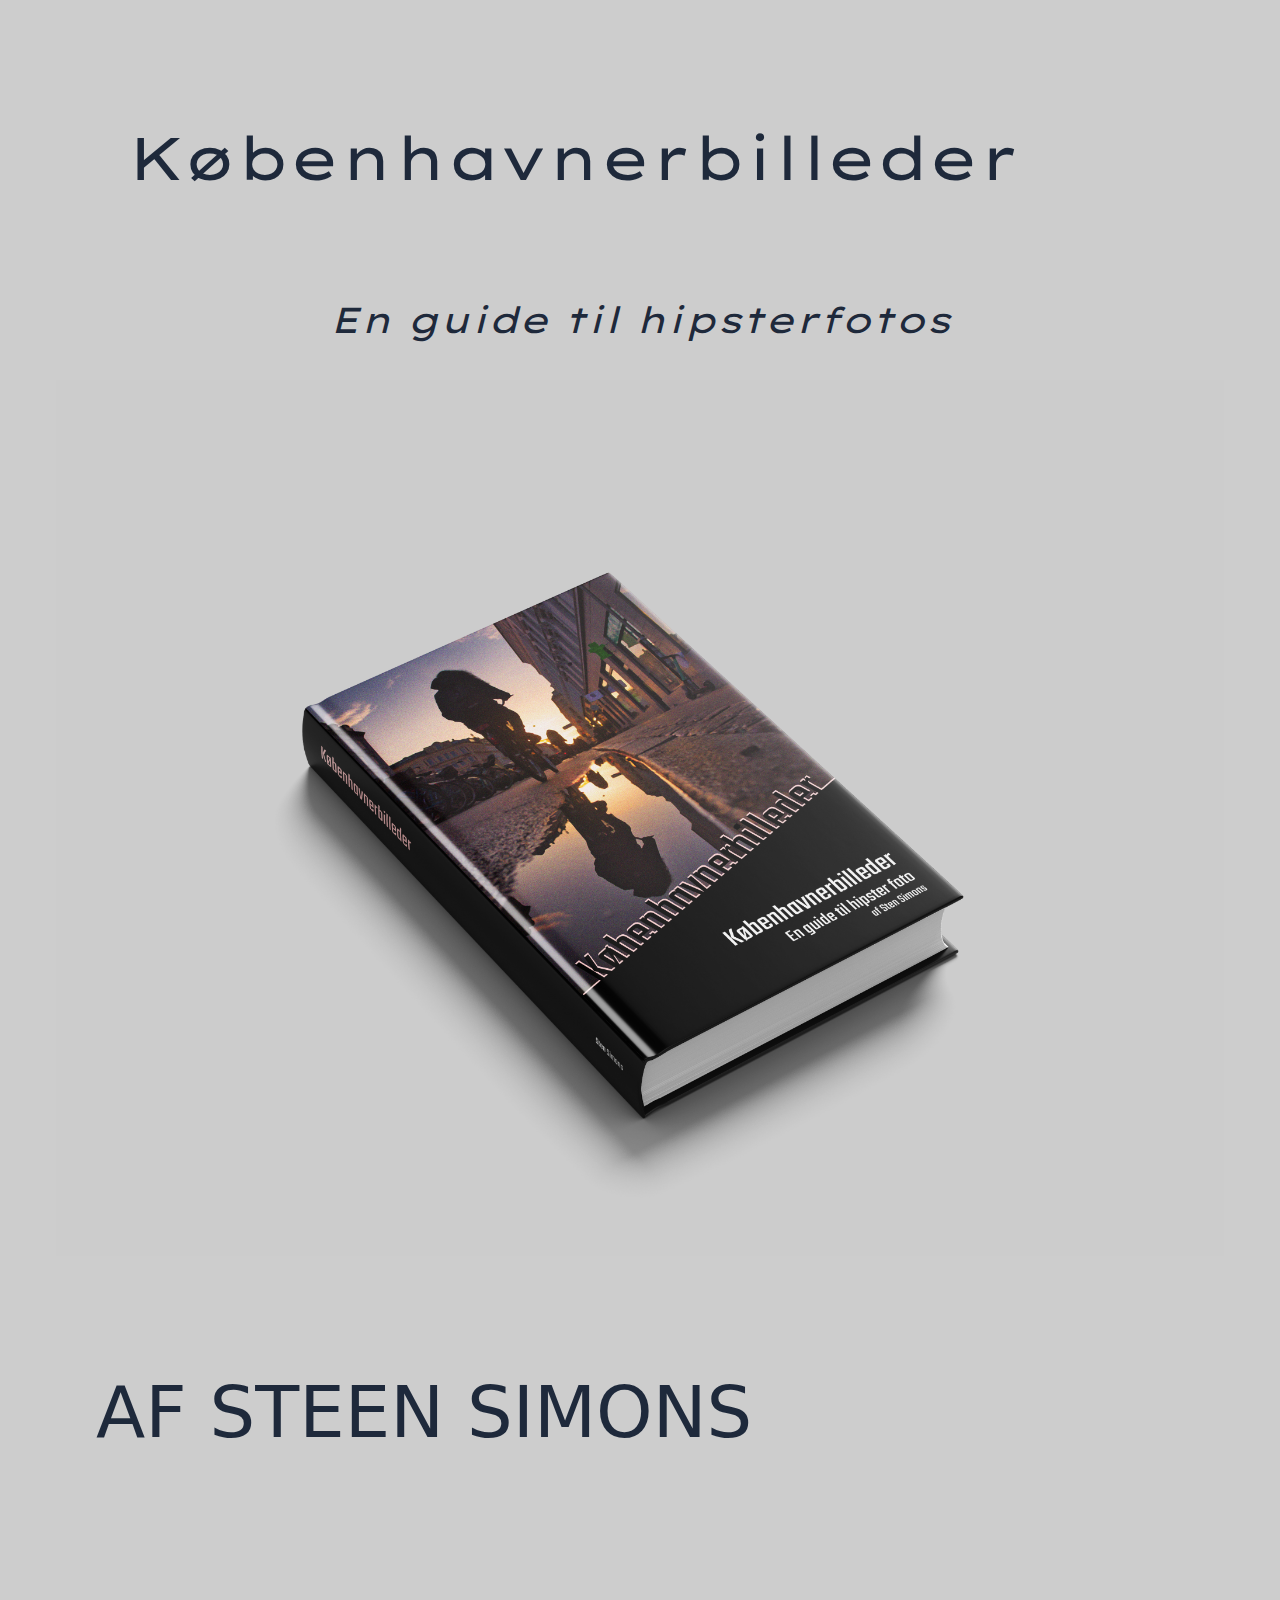
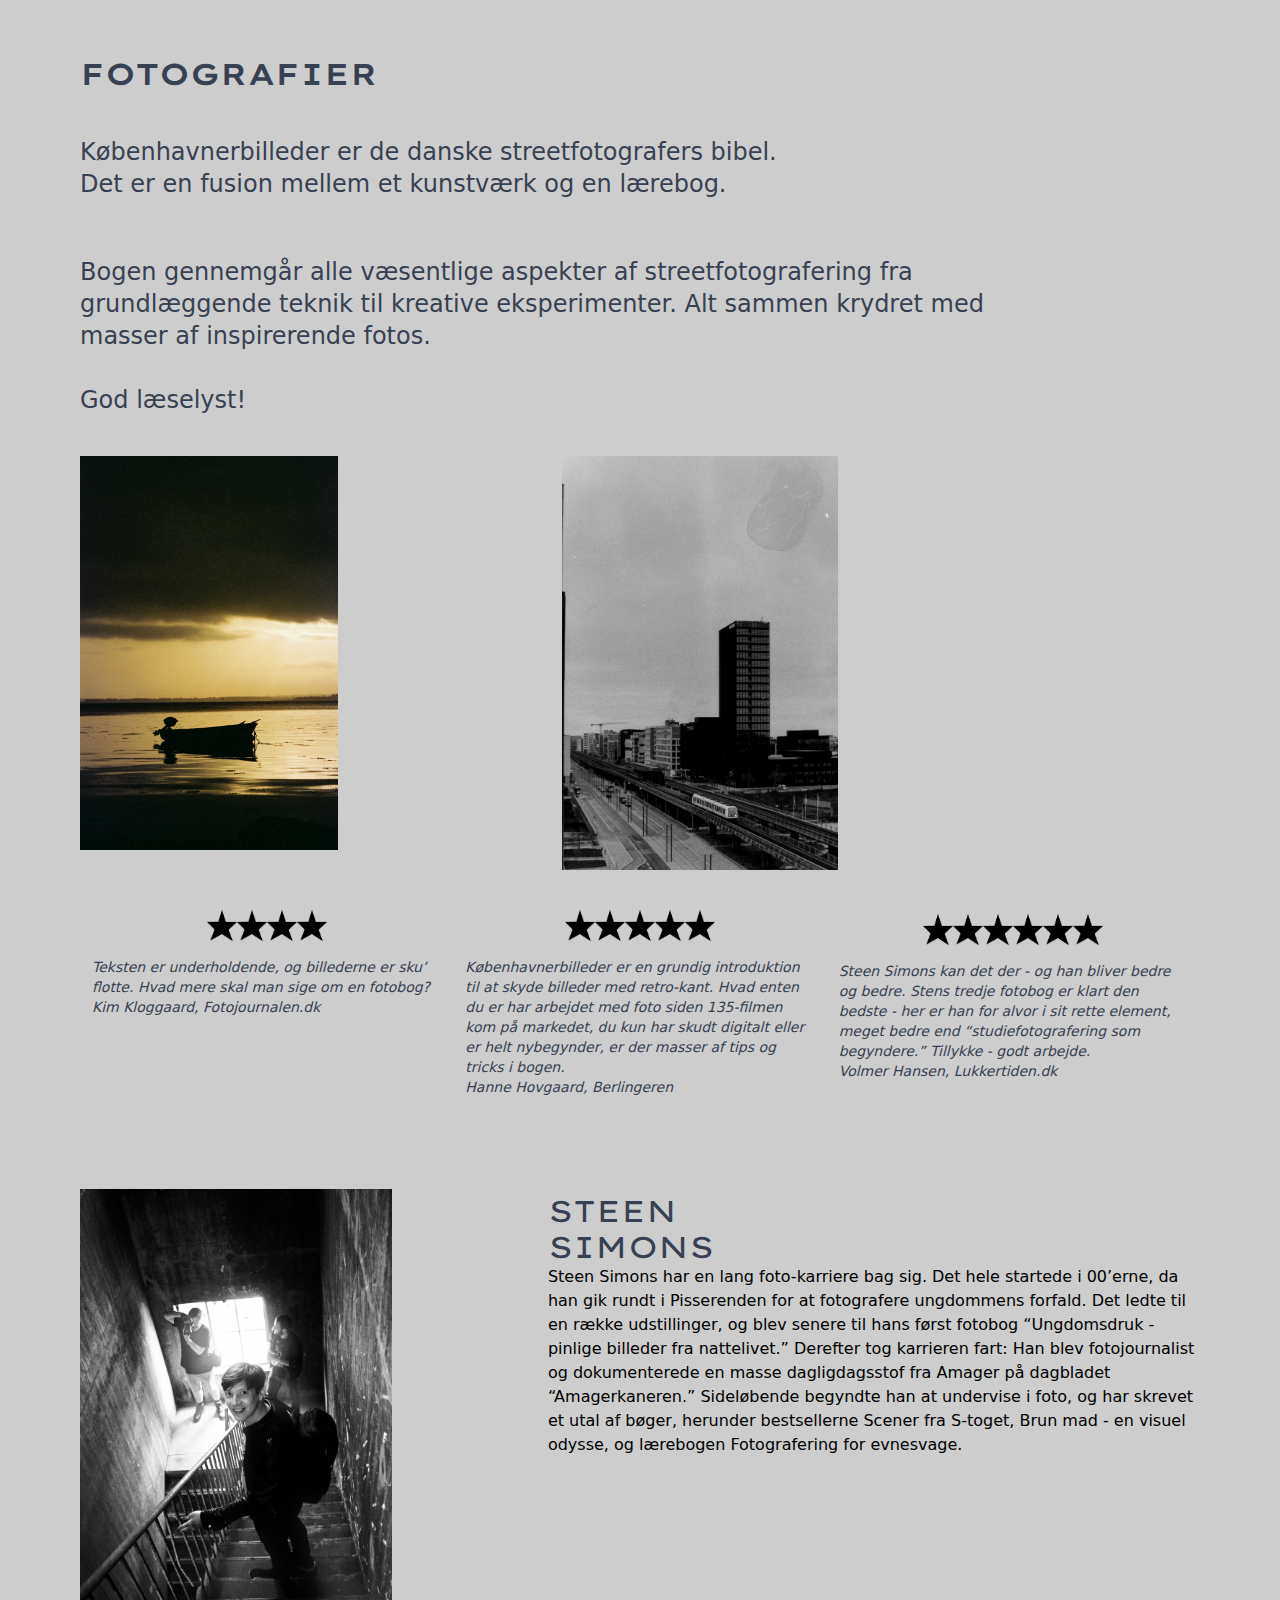
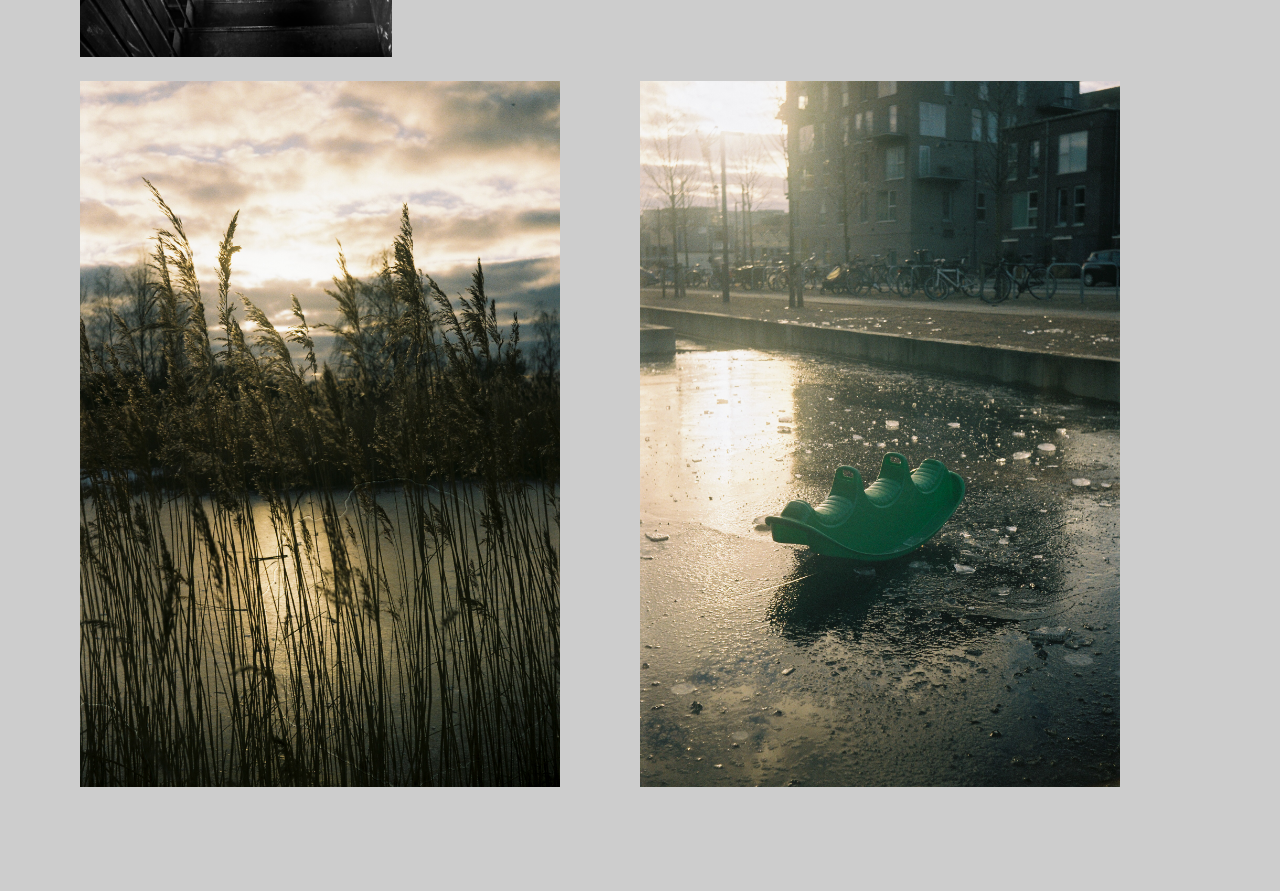
==== index.html @ 7c5dfdf0 "Updates" ====
<!DOCTYPE html>
<html lang="en">
  <head>
    <meta charset="UTF-8" />
    <link rel="icon" type="image/svg+xml" href="/vite.svg" />
    <meta name="viewport" content="width=device-width, initial-scale=1.0" />
    <title>KØBENHAVNERBILLEDER</title>
    <link rel="preconnect" href="https://fonts.googleapis.com" />
    <link rel="preconnect" href="https://fonts.gstatic.com" crossorigin />
    <link
      href="https://fonts.googleapis.com/css2?family=Lexend+Peta:wght@400;600&display=swap"
      rel="stylesheet"
    />
    <script type="module" crossorigin src="./assets/main.ae54f498.js"></script>
    <link rel="stylesheet" href="./assets/index.04997b55.css">
  </head>
  <body class="bg-[#CDCDCD]">
    <main class="mx-auto p-4">
      <div class="text-slate-800 md:grid">
        <div class="md:grid-cols-2">
          <h1
            class="pt-7 pb-4 text-center text-2xl md:p-28 md:text-left md:text-6xl"
          >
            Københavnerbilleder
          </h1>
          <h2 class="text-1xl text-center italic md:text-center md:text-4xl">
            En guide til hipsterfotos
          </h2>
          <img class="p-10" src="./assets/kobenhavnerbilleder-sten-simons.471c6653.jpg" alt="" />
          <p
            class="pt-4 text-center text-sm uppercase md:p-20 md:pl-20 md:text-left md:text-7xl"
          >
            Af Steen Simons
          </p>
        </div>
      </div>

      <div class="md:p-16">
        <h2 class="prose pt-16 text-2xl font-semibold uppercase md:text-3xl">
          fotografier
        </h2>

        <div class="flex gap-4 pt-11">
          <p class="text-s prose md:prose md:text-2xl">
            Københavnerbilleder er de danske streetfotografers bibel. <br />
            Det er en fusion mellem et kunstværk og en lærebog.
            <br />
          </p>
          <div class="">
            <img class="md:w-3/12" src="./assets/kbh-by-night-3.13ffedbb.jpg" alt="" />
          </div>
        </div>

        <div class="flex pt-4">
          <p class="text-s prose pb-10 pt-10 md:prose md:text-2xl">
            Bogen gennemgår alle væsentlige aspekter af streetfotografering fra
            grundlæggende teknik til kreative eksperimenter. Alt sammen krydret
            med masser af inspirerende fotos. <br />
            <br />
            God læselyst!
          </p>
        </div>

        <section class="md:flex md:gap-56">
          <div>
            <img
              class="md:w-full"
              src="./assets/foraar-med-et-agfa-lebox-2-20.6fb05cc0.jpg"
              alt=""
            />
          </div>

          <div class="pt-4 md:pt-0">
            <img class="md:w-8/12" src="./assets/nikkormat-ft2-orestad-c-6.bb1334b5.jpg" alt="" />
          </div>

          <div class="pt-4 md:pt-0">
            <img
              class="md:w-8/12 md:pt-0"
              src="./assets/nikkormat-ft2-remiseparken-7.2ce0ba2c.jpg"
              alt=""
            />
          </div>
        </section>

        <section class="md:flex">
          <div>
            <div class="flex justify-center pt-10">
              <img width="30" src="./assets/star.2c3afd28.png" alt="" />
              <img width="30" src="./assets/star.2c3afd28.png" alt="" />
              <img width="30" src="./assets/star.2c3afd28.png" alt="" />
              <img width="30" src="./assets/star.2c3afd28.png" alt="" />
            </div>

            <p class="prose p-3 pt-4 text-sm italic">
              Teksten er underholdende, og billederne er sku’ flotte. Hvad mere
              skal man sige om en fotobog?
              <br />
              Kim Kloggaard, Fotojournalen.dk
            </p>
          </div>

          <div>
            <div class="flex justify-center pt-10">
              <img width="30" src="./assets/star.2c3afd28.png" alt="" />
              <img width="30" src="./assets/star.2c3afd28.png" alt="" />
              <img width="30" src="./assets/star.2c3afd28.png" alt="" />
              <img width="30" src="./assets/star.2c3afd28.png" alt="" />
              <img width="30" src="./assets/star.2c3afd28.png" alt="" />
            </div>
            <p class="prose p-3 pt-4 text-sm italic">
              Københavnerbilleder er en grundig introduktion til at skyde
              billeder med retro-kant. Hvad enten du er har arbejdet med foto
              siden 135-filmen kom på markedet, du kun har skudt digitalt eller
              er helt nybegynder, er der masser af tips og tricks i bogen.
              <br />
              Hanne Hovgaard, Berlingeren
            </p>
          </div>

          <div>
            <div class="flex justify-center pt-11">
              <img width="30" src="./assets/star.2c3afd28.png" alt="" />
              <img width="30" src="./assets/star.2c3afd28.png" alt="" />
              <img width="30" src="./assets/star.2c3afd28.png" alt="" />
              <img width="30" src="./assets/star.2c3afd28.png" alt="" />
              <img width="30" src="./assets/star.2c3afd28.png" alt="" />
              <img width="30" src="./assets/star.2c3afd28.png" alt="" />
            </div>
            <p class="prose p-3 pt-4 text-sm italic">
              Steen Simons kan det der - og han bliver bedre og bedre. Stens
              tredje fotobog er klart den bedste - her er han for alvor i sit
              rette element, meget bedre end “studiefotografering som
              begyndere.” Tillykke - godt arbejde.
              <br />
              Volmer Hansen, Lukkertiden.dk
            </p>
          </div>
        </section>

        <section class="md:mt-10 md:flex md:flex-row-reverse">
          <div class="pt-11">
            <h2 class="prose text-3xl uppercase">Steen</h2>
            <h2 class="prose text-3xl uppercase">Simons</h2>
            <p class="text-l">
              Steen Simons har en lang foto-karriere bag sig. Det hele startede
              i 00’erne, da han gik rundt i Pisserenden for at fotografere
              ungdommens forfald. Det ledte til en række udstillinger, og blev
              senere til hans først fotobog “Ungdomsdruk - pinlige billeder fra
              nattelivet.” Derefter tog karrieren fart: Han blev fotojournalist
              og dokumenterede en masse dagligdagsstof fra Amager på dagbladet
              “Amagerkaneren.” Sideløbende begyndte han at undervise i foto, og
              har skrevet et utal af bøger, herunder bestsellerne Scener fra
              S-toget, Brun mad - en visuel odysse, og lærebogen Fotografering
              for evnesvage.
            </p>
          </div>

          <div class="pt-6 pb-6 md:pt-10">
            <img class="md:w-8/12" src="./assets/sten_simons.d67e66a0.jpg" alt="" />
          </div>
        </section>

        <section class="md:flex md:gap-20 md:text-center">
          <div class="pb-6">
            <img
              class="md:w-12/12"
              src="./assets/vinter-2021-med-lomo-smena-17.88419b87.jpg"
              alt=""
            />
          </div>

          <div class="pb-6">
            <img
              class="md:w-12/12"
              src="./assets/vinter-2021-med-lomo-smena-6.5d5cc5e6.jpg"
              alt=""
            />
          </div>

          <div class="">
            <img
              class="md:w-6/12"
              src="./assets/pinhole-objektiver-ved-eghjorten-3.b96da5f4.jpg"
              alt=""
            />
          </div>
        </section>
      </div>
    </main>

    <!--   
    <div class="p-3">
      <button
        class="rounded-md bg-slate-200 p-3 text-base uppercase text-slate-700"
      >
        Køb nu
      </button>
    </div>
 -->
    
  </body>
</html>
---- assets/index.04997b55.css ----
*,:before,:after{box-sizing:border-box;border-width:0;border-style:solid;border-color:#e5e7eb}:before,:after{--tw-content: ""}html{line-height:1.5;-webkit-text-size-adjust:100%;-moz-tab-size:4;-o-tab-size:4;tab-size:4;font-family:ui-sans-serif,system-ui,-apple-system,BlinkMacSystemFont,Segoe UI,Roboto,Helvetica Neue,Arial,Noto Sans,sans-serif,"Apple Color Emoji","Segoe UI Emoji",Segoe UI Symbol,"Noto Color Emoji"}body{margin:0;line-height:inherit}hr{height:0;color:inherit;border-top-width:1px}abbr:where([title]){-webkit-text-decoration:underline dotted;text-decoration:underline dotted}h1,h2,h3,h4,h5,h6{font-size:inherit;font-weight:inherit}a{color:inherit;text-decoration:inherit}b,strong{font-weight:bolder}code,kbd,samp,pre{font-family:ui-monospace,SFMono-Regular,Menlo,Monaco,Consolas,Liberation Mono,Courier New,monospace;font-size:1em}small{font-size:80%}sub,sup{font-size:75%;line-height:0;position:relative;vertical-align:baseline}sub{bottom:-.25em}sup{top:-.5em}table{text-indent:0;border-color:inherit;border-collapse:collapse}button,input,optgroup,select,textarea{font-family:inherit;font-size:100%;font-weight:inherit;line-height:inherit;color:inherit;margin:0;padding:0}button,select{text-transform:none}button,[type=button],[type=reset],[type=submit]{-webkit-appearance:button;background-color:transparent;background-image:none}:-moz-focusring{outline:auto}:-moz-ui-invalid{box-shadow:none}progress{vertical-align:baseline}::-webkit-inner-spin-button,::-webkit-outer-spin-button{height:auto}[type=search]{-webkit-appearance:textfield;outline-offset:-2px}::-webkit-search-decoration{-webkit-appearance:none}::-webkit-file-upload-button{-webkit-appearance:button;font:inherit}summary{display:list-item}blockquote,dl,dd,h1,h2,h3,h4,h5,h6,hr,figure,p,pre{margin:0}fieldset{margin:0;padding:0}legend{padding:0}ol,ul,menu{list-style:none;margin:0;padding:0}textarea{resize:vertical}input::-moz-placeholder,textarea::-moz-placeholder{opacity:1;color:#9ca3af}input::placeholder,textarea::placeholder{opacity:1;color:#9ca3af}button,[role=button]{cursor:pointer}:disabled{cursor:default}img,svg,video,canvas,audio,iframe,embed,object{display:block;vertical-align:middle}img,video{max-width:100%;height:auto}[type=text],[type=email],[type=url],[type=password],[type=number],[type=date],[type=datetime-local],[type=month],[type=search],[type=tel],[type=time],[type=week],[multiple],textarea,select{-webkit-appearance:none;-moz-appearance:none;appearance:none;background-color:#fff;border-color:#6b7280;border-width:1px;border-radius:0;padding:.5rem .75rem;font-size:1rem;line-height:1.5rem;--tw-shadow: 0 0 #0000}[type=text]:focus,[type=email]:focus,[type=url]:focus,[type=password]:focus,[type=number]:focus,[type=date]:focus,[type=datetime-local]:focus,[type=month]:focus,[type=search]:focus,[type=tel]:focus,[type=time]:focus,[type=week]:focus,[multiple]:focus,textarea:focus,select:focus{outline:2px solid transparent;outline-offset:2px;--tw-ring-inset: var(--tw-empty, );--tw-ring-offset-width: 0px;--tw-ring-offset-color: #fff;--tw-ring-color: #2563eb;--tw-ring-offset-shadow: var(--tw-ring-inset) 0 0 0 var(--tw-ring-offset-width) var(--tw-ring-offset-color);--tw-ring-shadow: var(--tw-ring-inset) 0 0 0 calc(1px + var(--tw-ring-offset-width)) var(--tw-ring-color);box-shadow:var(--tw-ring-offset-shadow),var(--tw-ring-shadow),var(--tw-shadow);border-color:#2563eb}input::-moz-placeholder,textarea::-moz-placeholder{color:#6b7280;opacity:1}input::placeholder,textarea::placeholder{color:#6b7280;opacity:1}::-webkit-datetime-edit-fields-wrapper{padding:0}::-webkit-date-and-time-value{min-height:1.5em}::-webkit-datetime-edit,::-webkit-datetime-edit-year-field,::-webkit-datetime-edit-month-field,::-webkit-datetime-edit-day-field,::-webkit-datetime-edit-hour-field,::-webkit-datetime-edit-minute-field,::-webkit-datetime-edit-second-field,::-webkit-datetime-edit-millisecond-field,::-webkit-datetime-edit-meridiem-field{padding-top:0;padding-bottom:0}select{background-image:url("data:image/svg+xml,%3csvg xmlns='http://www.w3.org/2000/svg' fill='none' viewBox='0 0 20 20'%3e%3cpath stroke='%236b7280' stroke-linecap='round' stroke-linejoin='round' stroke-width='1.5' d='M6 8l4 4 4-4'/%3e%3c/svg%3e");background-position:right .5rem center;background-repeat:no-repeat;background-size:1.5em 1.5em;padding-right:2.5rem;-webkit-print-color-adjust:exact;color-adjust:exact;print-color-adjust:exact}[multiple]{background-image:initial;background-position:initial;background-repeat:unset;background-size:initial;padding-right:.75rem;-webkit-print-color-adjust:unset;color-adjust:unset;print-color-adjust:unset}[type=checkbox],[type=radio]{-webkit-appearance:none;-moz-appearance:none;appearance:none;padding:0;-webkit-print-color-adjust:exact;color-adjust:exact;print-color-adjust:exact;display:inline-block;vertical-align:middle;background-origin:border-box;-webkit-user-select:none;-moz-user-select:none;user-select:none;flex-shrink:0;height:1rem;width:1rem;color:#2563eb;background-color:#fff;border-color:#6b7280;border-width:1px;--tw-shadow: 0 0 #0000}[type=checkbox]{border-radius:0}[type=radio]{border-radius:100%}[type=checkbox]:focus,[type=radio]:focus{outline:2px solid transparent;outline-offset:2px;--tw-ring-inset: var(--tw-empty, );--tw-ring-offset-width: 2px;--tw-ring-offset-color: #fff;--tw-ring-color: #2563eb;--tw-ring-offset-shadow: var(--tw-ring-inset) 0 0 0 var(--tw-ring-offset-width) var(--tw-ring-offset-color);--tw-ring-shadow: var(--tw-ring-inset) 0 0 0 calc(2px + var(--tw-ring-offset-width)) var(--tw-ring-color);box-shadow:var(--tw-ring-offset-shadow),var(--tw-ring-shadow),var(--tw-shadow)}[type=checkbox]:checked,[type=radio]:checked{border-color:transparent;background-color:currentColor;background-size:100% 100%;background-position:center;background-repeat:no-repeat}[type=checkbox]:checked{background-image:url("data:image/svg+xml,%3csvg viewBox='0 0 16 16' fill='white' xmlns='http://www.w3.org/2000/svg'%3e%3cpath d='M12.207 4.793a1 1 0 010 1.414l-5 5a1 1 0 01-1.414 0l-2-2a1 1 0 011.414-1.414L6.5 9.086l4.293-4.293a1 1 0 011.414 0z'/%3e%3c/svg%3e")}[type=radio]:checked{background-image:url("data:image/svg+xml,%3csvg viewBox='0 0 16 16' fill='white' xmlns='http://www.w3.org/2000/svg'%3e%3ccircle cx='8' cy='8' r='3'/%3e%3c/svg%3e")}[type=checkbox]:checked:hover,[type=checkbox]:checked:focus,[type=radio]:checked:hover,[type=radio]:checked:focus{border-color:transparent;background-color:currentColor}[type=checkbox]:indeterminate{background-image:url("data:image/svg+xml,%3csvg xmlns='http://www.w3.org/2000/svg' fill='none' viewBox='0 0 16 16'%3e%3cpath stroke='white' stroke-linecap='round' stroke-linejoin='round' stroke-width='2' d='M4 8h8'/%3e%3c/svg%3e");border-color:transparent;background-color:currentColor;background-size:100% 100%;background-position:center;background-repeat:no-repeat}[type=checkbox]:indeterminate:hover,[type=checkbox]:indeterminate:focus{border-color:transparent;background-color:currentColor}[type=file]{background:unset;border-color:inherit;border-width:0;border-radius:0;padding:0;font-size:unset;line-height:inherit}[type=file]:focus{outline:1px solid ButtonText;outline:1px auto -webkit-focus-ring-color}h1,h2{font-family:Lexend Peta,sans-serif}*,:before,:after{--tw-border-spacing-x: 0;--tw-border-spacing-y: 0;--tw-translate-x: 0;--tw-translate-y: 0;--tw-rotate: 0;--tw-skew-x: 0;--tw-skew-y: 0;--tw-scale-x: 1;--tw-scale-y: 1;--tw-pan-x: ;--tw-pan-y: ;--tw-pinch-zoom: ;--tw-scroll-snap-strictness: proximity;--tw-ordinal: ;--tw-slashed-zero: ;--tw-numeric-figure: ;--tw-numeric-spacing: ;--tw-numeric-fraction: ;--tw-ring-inset: ;--tw-ring-offset-width: 0px;--tw-ring-offset-color: #fff;--tw-ring-color: rgb(59 130 246 / .5);--tw-ring-offset-shadow: 0 0 #0000;--tw-ring-shadow: 0 0 #0000;--tw-shadow: 0 0 #0000;--tw-shadow-colored: 0 0 #0000;--tw-blur: ;--tw-brightness: ;--tw-contrast: ;--tw-grayscale: ;--tw-hue-rotate: ;--tw-invert: ;--tw-saturate: ;--tw-sepia: ;--tw-drop-shadow: ;--tw-backdrop-blur: ;--tw-backdrop-brightness: ;--tw-backdrop-contrast: ;--tw-backdrop-grayscale: ;--tw-backdrop-hue-rotate: ;--tw-backdrop-invert: ;--tw-backdrop-opacity: ;--tw-backdrop-saturate: ;--tw-backdrop-sepia: }::-webkit-backdrop{--tw-border-spacing-x: 0;--tw-border-spacing-y: 0;--tw-translate-x: 0;--tw-translate-y: 0;--tw-rotate: 0;--tw-skew-x: 0;--tw-skew-y: 0;--tw-scale-x: 1;--tw-scale-y: 1;--tw-pan-x: ;--tw-pan-y: ;--tw-pinch-zoom: ;--tw-scroll-snap-strictness: proximity;--tw-ordinal: ;--tw-slashed-zero: ;--tw-numeric-figure: ;--tw-numeric-spacing: ;--tw-numeric-fraction: ;--tw-ring-inset: ;--tw-ring-offset-width: 0px;--tw-ring-offset-color: #fff;--tw-ring-color: rgb(59 130 246 / .5);--tw-ring-offset-shadow: 0 0 #0000;--tw-ring-shadow: 0 0 #0000;--tw-shadow: 0 0 #0000;--tw-shadow-colored: 0 0 #0000;--tw-blur: ;--tw-brightness: ;--tw-contrast: ;--tw-grayscale: ;--tw-hue-rotate: ;--tw-invert: ;--tw-saturate: ;--tw-sepia: ;--tw-drop-shadow: ;--tw-backdrop-blur: ;--tw-backdrop-brightness: ;--tw-backdrop-contrast: ;--tw-backdrop-grayscale: ;--tw-backdrop-hue-rotate: ;--tw-backdrop-invert: ;--tw-backdrop-opacity: ;--tw-backdrop-saturate: ;--tw-backdrop-sepia: }::backdrop{--tw-border-spacing-x: 0;--tw-border-spacing-y: 0;--tw-translate-x: 0;--tw-translate-y: 0;--tw-rotate: 0;--tw-skew-x: 0;--tw-skew-y: 0;--tw-scale-x: 1;--tw-scale-y: 1;--tw-pan-x: ;--tw-pan-y: ;--tw-pinch-zoom: ;--tw-scroll-snap-strictness: proximity;--tw-ordinal: ;--tw-slashed-zero: ;--tw-numeric-figure: ;--tw-numeric-spacing: ;--tw-numeric-fraction: ;--tw-ring-inset: ;--tw-ring-offset-width: 0px;--tw-ring-offset-color: #fff;--tw-ring-color: rgb(59 130 246 / .5);--tw-ring-offset-shadow: 0 0 #0000;--tw-ring-shadow: 0 0 #0000;--tw-shadow: 0 0 #0000;--tw-shadow-colored: 0 0 #0000;--tw-blur: ;--tw-brightness: ;--tw-contrast: ;--tw-grayscale: ;--tw-hue-rotate: ;--tw-invert: ;--tw-saturate: ;--tw-sepia: ;--tw-drop-shadow: ;--tw-backdrop-blur: ;--tw-backdrop-brightness: ;--tw-backdrop-contrast: ;--tw-backdrop-grayscale: ;--tw-backdrop-hue-rotate: ;--tw-backdrop-invert: ;--tw-backdrop-opacity: ;--tw-backdrop-saturate: ;--tw-backdrop-sepia: }.prose{color:var(--tw-prose-body);max-width:65ch}.prose :where([class~="lead"]):not(:where([class~="not-prose"] *)){color:var(--tw-prose-lead);font-size:1.25em;line-height:1.6;margin-top:1.2em;margin-bottom:1.2em}.prose :where(a):not(:where([class~="not-prose"] *)){color:var(--tw-prose-links);text-decoration:underline;font-weight:500}.prose :where(strong):not(:where([class~="not-prose"] *)){color:var(--tw-prose-bold);font-weight:600}.prose :where(a strong):not(:where([class~="not-prose"] *)){color:inherit}.prose :where(blockquote strong):not(:where([class~="not-prose"] *)){color:inherit}.prose :where(thead th strong):not(:where([class~="not-prose"] *)){color:inherit}.prose :where(ol):not(:where([class~="not-prose"] *)){list-style-type:decimal;margin-top:1.25em;margin-bottom:1.25em;padding-left:1.625em}.prose :where(ol[type="A"]):not(:where([class~="not-prose"] *)){list-style-type:upper-alpha}.prose :where(ol[type="a"]):not(:where([class~="not-prose"] *)){list-style-type:lower-alpha}.prose :where(ol[type="A" s]):not(:where([class~="not-prose"] *)){list-style-type:upper-alpha}.prose :where(ol[type="a" s]):not(:where([class~="not-prose"] *)){list-style-type:lower-alpha}.prose :where(ol[type="I"]):not(:where([class~="not-prose"] *)){list-style-type:upper-roman}.prose :where(ol[type="i"]):not(:where([class~="not-prose"] *)){list-style-type:lower-roman}.prose :where(ol[type="I" s]):not(:where([class~="not-prose"] *)){list-style-type:upper-roman}.prose :where(ol[type="i" s]):not(:where([class~="not-prose"] *)){list-style-type:lower-roman}.prose :where(ol[type="1"]):not(:where([class~="not-prose"] *)){list-style-type:decimal}.prose :where(ul):not(:where([class~="not-prose"] *)){list-style-type:disc;margin-top:1.25em;margin-bottom:1.25em;padding-left:1.625em}.prose :where(ol > li):not(:where([class~="not-prose"] *))::marker{font-weight:400;color:var(--tw-prose-counters)}.prose :where(ul > li):not(:where([class~="not-prose"] *))::marker{color:var(--tw-prose-bullets)}.prose :where(hr):not(:where([class~="not-prose"] *)){border-color:var(--tw-prose-hr);border-top-width:1px;margin-top:3em;margin-bottom:3em}.prose :where(blockquote):not(:where([class~="not-prose"] *)){font-weight:500;font-style:italic;color:var(--tw-prose-quotes);border-left-width:.25rem;border-left-color:var(--tw-prose-quote-borders);quotes:"\201c""\201d""\2018""\2019";margin-top:1.6em;margin-bottom:1.6em;padding-left:1em}.prose :where(blockquote p:first-of-type):not(:where([class~="not-prose"] *)):before{content:open-quote}.prose :where(blockquote p:last-of-type):not(:where([class~="not-prose"] *)):after{content:close-quote}.prose :where(h1):not(:where([class~="not-prose"] *)){color:var(--tw-prose-headings);font-weight:800;font-size:2.25em;margin-top:0;margin-bottom:.8888889em;line-height:1.1111111}.prose :where(h1 strong):not(:where([class~="not-prose"] *)){font-weight:900;color:inherit}.prose :where(h2):not(:where([class~="not-prose"] *)){color:var(--tw-prose-headings);font-weight:700;font-size:1.5em;margin-top:2em;margin-bottom:1em;line-height:1.3333333}.prose :where(h2 strong):not(:where([class~="not-prose"] *)){font-weight:800;color:inherit}.prose :where(h3):not(:where([class~="not-prose"] *)){color:var(--tw-prose-headings);font-weight:600;font-size:1.25em;margin-top:1.6em;margin-bottom:.6em;line-height:1.6}.prose :where(h3 strong):not(:where([class~="not-prose"] *)){font-weight:700;color:inherit}.prose :where(h4):not(:where([class~="not-prose"] *)){color:var(--tw-prose-headings);font-weight:600;margin-top:1.5em;margin-bottom:.5em;line-height:1.5}.prose :where(h4 strong):not(:where([class~="not-prose"] *)){font-weight:700;color:inherit}.prose :where(img):not(:where([class~="not-prose"] *)){margin-top:2em;margin-bottom:2em}.prose :where(figure > *):not(:where([class~="not-prose"] *)){margin-top:0;margin-bottom:0}.prose :where(figcaption):not(:where([class~="not-prose"] *)){color:var(--tw-prose-captions);font-size:.875em;line-height:1.4285714;margin-top:.8571429em}.prose :where(code):not(:where([class~="not-prose"] *)){color:var(--tw-prose-code);font-weight:600;font-size:.875em}.prose :where(code):not(:where([class~="not-prose"] *)):before{content:"`"}.prose :where(code):not(:where([class~="not-prose"] *)):after{content:"`"}.prose :where(a code):not(:where([class~="not-prose"] *)){color:inherit}.prose :where(h1 code):not(:where([class~="not-prose"] *)){color:inherit}.prose :where(h2 code):not(:where([class~="not-prose"] *)){color:inherit;font-size:.875em}.prose :where(h3 code):not(:where([class~="not-prose"] *)){color:inherit;font-size:.9em}.prose :where(h4 code):not(:where([class~="not-prose"] *)){color:inherit}.prose :where(blockquote code):not(:where([class~="not-prose"] *)){color:inherit}.prose :where(thead th code):not(:where([class~="not-prose"] *)){color:inherit}.prose :where(pre):not(:where([class~="not-prose"] *)){color:var(--tw-prose-pre-code);background-color:var(--tw-prose-pre-bg);overflow-x:auto;font-weight:400;font-size:.875em;line-height:1.7142857;margin-top:1.7142857em;margin-bottom:1.7142857em;border-radius:.375rem;padding:.8571429em 1.1428571em}.prose :where(pre code):not(:where([class~="not-prose"] *)){background-color:transparent;border-width:0;border-radius:0;padding:0;font-weight:inherit;color:inherit;font-size:inherit;font-family:inherit;line-height:inherit}.prose :where(pre code):not(:where([class~="not-prose"] *)):before{content:none}.prose :where(pre code):not(:where([class~="not-prose"] *)):after{content:none}.prose :where(table):not(:where([class~="not-prose"] *)){width:100%;table-layout:auto;text-align:left;margin-top:2em;margin-bottom:2em;font-size:.875em;line-height:1.7142857}.prose :where(thead):not(:where([class~="not-prose"] *)){border-bottom-width:1px;border-bottom-color:var(--tw-prose-th-borders)}.prose :where(thead th):not(:where([class~="not-prose"] *)){color:var(--tw-prose-headings);font-weight:600;vertical-align:bottom;padding-right:.5714286em;padding-bottom:.5714286em;padding-left:.5714286em}.prose :where(tbody tr):not(:where([class~="not-prose"] *)){border-bottom-width:1px;border-bottom-color:var(--tw-prose-td-borders)}.prose :where(tbody tr:last-child):not(:where([class~="not-prose"] *)){border-bottom-width:0}.prose :where(tbody td):not(:where([class~="not-prose"] *)){vertical-align:baseline}.prose :where(tfoot):not(:where([class~="not-prose"] *)){border-top-width:1px;border-top-color:var(--tw-prose-th-borders)}.prose :where(tfoot td):not(:where([class~="not-prose"] *)){vertical-align:top}.prose{--tw-prose-body: #374151;--tw-prose-headings: #111827;--tw-prose-lead: #4b5563;--tw-prose-links: #111827;--tw-prose-bold: #111827;--tw-prose-counters: #6b7280;--tw-prose-bullets: #d1d5db;--tw-prose-hr: #e5e7eb;--tw-prose-quotes: #111827;--tw-prose-quote-borders: #e5e7eb;--tw-prose-captions: #6b7280;--tw-prose-code: #111827;--tw-prose-pre-code: #e5e7eb;--tw-prose-pre-bg: #1f2937;--tw-prose-th-borders: #d1d5db;--tw-prose-td-borders: #e5e7eb;--tw-prose-invert-body: #d1d5db;--tw-prose-invert-headings: #fff;--tw-prose-invert-lead: #9ca3af;--tw-prose-invert-links: #fff;--tw-prose-invert-bold: #fff;--tw-prose-invert-counters: #9ca3af;--tw-prose-invert-bullets: #4b5563;--tw-prose-invert-hr: #374151;--tw-prose-invert-quotes: #f3f4f6;--tw-prose-invert-quote-borders: #374151;--tw-prose-invert-captions: #9ca3af;--tw-prose-invert-code: #fff;--tw-prose-invert-pre-code: #d1d5db;--tw-prose-invert-pre-bg: rgb(0 0 0 / 50%);--tw-prose-invert-th-borders: #4b5563;--tw-prose-invert-td-borders: #374151;font-size:1rem;line-height:1.75}.prose :where(p):not(:where([class~="not-prose"] *)){margin-top:1.25em;margin-bottom:1.25em}.prose :where(video):not(:where([class~="not-prose"] *)){margin-top:2em;margin-bottom:2em}.prose :where(figure):not(:where([class~="not-prose"] *)){margin-top:2em;margin-bottom:2em}.prose :where(li):not(:where([class~="not-prose"] *)){margin-top:.5em;margin-bottom:.5em}.prose :where(ol > li):not(:where([class~="not-prose"] *)){padding-left:.375em}.prose :where(ul > li):not(:where([class~="not-prose"] *)){padding-left:.375em}.prose :where(.prose > ul > li p):not(:where([class~="not-prose"] *)){margin-top:.75em;margin-bottom:.75em}.prose :where(.prose > ul > li > *:first-child):not(:where([class~="not-prose"] *)){margin-top:1.25em}.prose :where(.prose > ul > li > *:last-child):not(:where([class~="not-prose"] *)){margin-bottom:1.25em}.prose :where(.prose > ol > li > *:first-child):not(:where([class~="not-prose"] *)){margin-top:1.25em}.prose :where(.prose > ol > li > *:last-child):not(:where([class~="not-prose"] *)){margin-bottom:1.25em}.prose :where(ul ul,ul ol,ol ul,ol ol):not(:where([class~="not-prose"] *)){margin-top:.75em;margin-bottom:.75em}.prose :where(hr + *):not(:where([class~="not-prose"] *)){margin-top:0}.prose :where(h2 + *):not(:where([class~="not-prose"] *)){margin-top:0}.prose :where(h3 + *):not(:where([class~="not-prose"] *)){margin-top:0}.prose :where(h4 + *):not(:where([class~="not-prose"] *)){margin-top:0}.prose :where(thead th:first-child):not(:where([class~="not-prose"] *)){padding-left:0}.prose :where(thead th:last-child):not(:where([class~="not-prose"] *)){padding-right:0}.prose :where(tbody td,tfoot td):not(:where([class~="not-prose"] *)){padding:.5714286em}.prose :where(tbody td:first-child,tfoot td:first-child):not(:where([class~="not-prose"] *)){padding-left:0}.prose :where(tbody td:last-child,tfoot td:last-child):not(:where([class~="not-prose"] *)){padding-right:0}.prose :where(.prose > :first-child):not(:where([class~="not-prose"] *)){margin-top:0}.prose :where(.prose > :last-child):not(:where([class~="not-prose"] *)){margin-bottom:0}.prose-sm :where(.prose > ul > li p):not(:where([class~="not-prose"] *)){margin-top:.5714286em;margin-bottom:.5714286em}.prose-sm :where(.prose > ul > li > *:first-child):not(:where([class~="not-prose"] *)){margin-top:1.1428571em}.prose-sm :where(.prose > ul > li > *:last-child):not(:where([class~="not-prose"] *)){margin-bottom:1.1428571em}.prose-sm :where(.prose > ol > li > *:first-child):not(:where([class~="not-prose"] *)){margin-top:1.1428571em}.prose-sm :where(.prose > ol > li > *:last-child):not(:where([class~="not-prose"] *)){margin-bottom:1.1428571em}.prose-sm :where(.prose > :first-child):not(:where([class~="not-prose"] *)){margin-top:0}.prose-sm :where(.prose > :last-child):not(:where([class~="not-prose"] *)){margin-bottom:0}.prose-base :where(.prose > ul > li p):not(:where([class~="not-prose"] *)){margin-top:.75em;margin-bottom:.75em}.prose-base :where(.prose > ul > li > *:first-child):not(:where([class~="not-prose"] *)){margin-top:1.25em}.prose-base :where(.prose > ul > li > *:last-child):not(:where([class~="not-prose"] *)){margin-bottom:1.25em}.prose-base :where(.prose > ol > li > *:first-child):not(:where([class~="not-prose"] *)){margin-top:1.25em}.prose-base :where(.prose > ol > li > *:last-child):not(:where([class~="not-prose"] *)){margin-bottom:1.25em}.prose-base :where(.prose > :first-child):not(:where([class~="not-prose"] *)){margin-top:0}.prose-base :where(.prose > :last-child):not(:where([class~="not-prose"] *)){margin-bottom:0}.prose-lg :where(.prose > ul > li p):not(:where([class~="not-prose"] *)){margin-top:.8888889em;margin-bottom:.8888889em}.prose-lg :where(.prose > ul > li > *:first-child):not(:where([class~="not-prose"] *)){margin-top:1.3333333em}.prose-lg :where(.prose > ul > li > *:last-child):not(:where([class~="not-prose"] *)){margin-bottom:1.3333333em}.prose-lg :where(.prose > ol > li > *:first-child):not(:where([class~="not-prose"] *)){margin-top:1.3333333em}.prose-lg :where(.prose > ol > li > *:last-child):not(:where([class~="not-prose"] *)){margin-bottom:1.3333333em}.prose-lg :where(.prose > :first-child):not(:where([class~="not-prose"] *)){margin-top:0}.prose-lg :where(.prose > :last-child):not(:where([class~="not-prose"] *)){margin-bottom:0}.prose-xl :where(.prose > ul > li p):not(:where([class~="not-prose"] *)){margin-top:.8em;margin-bottom:.8em}.prose-xl :where(.prose > ul > li > *:first-child):not(:where([class~="not-prose"] *)){margin-top:1.2em}.prose-xl :where(.prose > ul > li > *:last-child):not(:where([class~="not-prose"] *)){margin-bottom:1.2em}.prose-xl :where(.prose > ol > li > *:first-child):not(:where([class~="not-prose"] *)){margin-top:1.2em}.prose-xl :where(.prose > ol > li > *:last-child):not(:where([class~="not-prose"] *)){margin-bottom:1.2em}.prose-xl :where(.prose > :first-child):not(:where([class~="not-prose"] *)){margin-top:0}.prose-xl :where(.prose > :last-child):not(:where([class~="not-prose"] *)){margin-bottom:0}.prose-2xl :where(.prose > ul > li p):not(:where([class~="not-prose"] *)){margin-top:.8333333em;margin-bottom:.8333333em}.prose-2xl :where(.prose > ul > li > *:first-child):not(:where([class~="not-prose"] *)){margin-top:1.3333333em}.prose-2xl :where(.prose > ul > li > *:last-child):not(:where([class~="not-prose"] *)){margin-bottom:1.3333333em}.prose-2xl :where(.prose > ol > li > *:first-child):not(:where([class~="not-prose"] *)){margin-top:1.3333333em}.prose-2xl :where(.prose > ol > li > *:last-child):not(:where([class~="not-prose"] *)){margin-bottom:1.3333333em}.prose-2xl :where(.prose > :first-child):not(:where([class~="not-prose"] *)){margin-top:0}.prose-2xl :where(.prose > :last-child):not(:where([class~="not-prose"] *)){margin-bottom:0}.mx-auto{margin-left:auto;margin-right:auto}.flex{display:flex}.justify-center{justify-content:center}.gap-4{gap:1rem}.rounded-md{border-radius:.375rem}.bg-\[\#CDCDCD\]{--tw-bg-opacity: 1;background-color:rgb(205 205 205 / var(--tw-bg-opacity))}.bg-slate-200{--tw-bg-opacity: 1;background-color:rgb(226 232 240 / var(--tw-bg-opacity))}.p-4{padding:1rem}.p-10{padding:2.5rem}.p-3{padding:.75rem}.pt-7{padding-top:1.75rem}.pb-4{padding-bottom:1rem}.pt-4{padding-top:1rem}.pt-16{padding-top:4rem}.pt-11{padding-top:2.75rem}.pb-10{padding-bottom:2.5rem}.pt-10{padding-top:2.5rem}.pt-6{padding-top:1.5rem}.pb-6{padding-bottom:1.5rem}.text-center{text-align:center}.text-2xl{font-size:1.5rem;line-height:2rem}.text-sm{font-size:.875rem;line-height:1.25rem}.text-3xl{font-size:1.875rem;line-height:2.25rem}.text-base{font-size:1rem;line-height:1.5rem}.font-semibold{font-weight:600}.uppercase{text-transform:uppercase}.italic{font-style:italic}.text-slate-800{--tw-text-opacity: 1;color:rgb(30 41 59 / var(--tw-text-opacity))}.text-slate-700{--tw-text-opacity: 1;color:rgb(51 65 85 / var(--tw-text-opacity))}@media (min-width: 768px){.md\:prose{color:var(--tw-prose-body);max-width:65ch}.md\:prose :where([class~="lead"]):not(:where([class~="not-prose"] *)){color:var(--tw-prose-lead);font-size:1.25em;line-height:1.6;margin-top:1.2em;margin-bottom:1.2em}.md\:prose :where(a):not(:where([class~="not-prose"] *)){color:var(--tw-prose-links);text-decoration:underline;font-weight:500}.md\:prose :where(strong):not(:where([class~="not-prose"] *)){color:var(--tw-prose-bold);font-weight:600}.md\:prose :where(a strong):not(:where([class~="not-prose"] *)){color:inherit}.md\:prose :where(blockquote strong):not(:where([class~="not-prose"] *)){color:inherit}.md\:prose :where(thead th strong):not(:where([class~="not-prose"] *)){color:inherit}.md\:prose :where(ol):not(:where([class~="not-prose"] *)){list-style-type:decimal;margin-top:1.25em;margin-bottom:1.25em;padding-left:1.625em}.md\:prose :where(ol[type="A"]):not(:where([class~="not-prose"] *)){list-style-type:upper-alpha}.md\:prose :where(ol[type="a"]):not(:where([class~="not-prose"] *)){list-style-type:lower-alpha}.md\:prose :where(ol[type="A" s]):not(:where([class~="not-prose"] *)){list-style-type:upper-alpha}.md\:prose :where(ol[type="a" s]):not(:where([class~="not-prose"] *)){list-style-type:lower-alpha}.md\:prose :where(ol[type="I"]):not(:where([class~="not-prose"] *)){list-style-type:upper-roman}.md\:prose :where(ol[type="i"]):not(:where([class~="not-prose"] *)){list-style-type:lower-roman}.md\:prose :where(ol[type="I" s]):not(:where([class~="not-prose"] *)){list-style-type:upper-roman}.md\:prose :where(ol[type="i" s]):not(:where([class~="not-prose"] *)){list-style-type:lower-roman}.md\:prose :where(ol[type="1"]):not(:where([class~="not-prose"] *)){list-style-type:decimal}.md\:prose :where(ul):not(:where([class~="not-prose"] *)){list-style-type:disc;margin-top:1.25em;margin-bottom:1.25em;padding-left:1.625em}.md\:prose :where(ol > li):not(:where([class~="not-prose"] *))::marker{font-weight:400;color:var(--tw-prose-counters)}.md\:prose :where(ul > li):not(:where([class~="not-prose"] *))::marker{color:var(--tw-prose-bullets)}.md\:prose :where(hr):not(:where([class~="not-prose"] *)){border-color:var(--tw-prose-hr);border-top-width:1px;margin-top:3em;margin-bottom:3em}.md\:prose :where(blockquote):not(:where([class~="not-prose"] *)){font-weight:500;font-style:italic;color:var(--tw-prose-quotes);border-left-width:.25rem;border-left-color:var(--tw-prose-quote-borders);quotes:"\201c""\201d""\2018""\2019";margin-top:1.6em;margin-bottom:1.6em;padding-left:1em}.md\:prose :where(blockquote p:first-of-type):not(:where([class~="not-prose"] *)):before{content:open-quote}.md\:prose :where(blockquote p:last-of-type):not(:where([class~="not-prose"] *)):after{content:close-quote}.md\:prose :where(h1):not(:where([class~="not-prose"] *)){color:var(--tw-prose-headings);font-weight:800;font-size:2.25em;margin-top:0;margin-bottom:.8888889em;line-height:1.1111111}.md\:prose :where(h1 strong):not(:where([class~="not-prose"] *)){font-weight:900;color:inherit}.md\:prose :where(h2):not(:where([class~="not-prose"] *)){color:var(--tw-prose-headings);font-weight:700;font-size:1.5em;margin-top:2em;margin-bottom:1em;line-height:1.3333333}.md\:prose :where(h2 strong):not(:where([class~="not-prose"] *)){font-weight:800;color:inherit}.md\:prose :where(h3):not(:where([class~="not-prose"] *)){color:var(--tw-prose-headings);font-weight:600;font-size:1.25em;margin-top:1.6em;margin-bottom:.6em;line-height:1.6}.md\:prose :where(h3 strong):not(:where([class~="not-prose"] *)){font-weight:700;color:inherit}.md\:prose :where(h4):not(:where([class~="not-prose"] *)){color:var(--tw-prose-headings);font-weight:600;margin-top:1.5em;margin-bottom:.5em;line-height:1.5}.md\:prose :where(h4 strong):not(:where([class~="not-prose"] *)){font-weight:700;color:inherit}.md\:prose :where(img):not(:where([class~="not-prose"] *)){margin-top:2em;margin-bottom:2em}.md\:prose :where(figure > *):not(:where([class~="not-prose"] *)){margin-top:0;margin-bottom:0}.md\:prose :where(figcaption):not(:where([class~="not-prose"] *)){color:var(--tw-prose-captions);font-size:.875em;line-height:1.4285714;margin-top:.8571429em}.md\:prose :where(code):not(:where([class~="not-prose"] *)){color:var(--tw-prose-code);font-weight:600;font-size:.875em}.md\:prose :where(code):not(:where([class~="not-prose"] *)):before{content:"`"}.md\:prose :where(code):not(:where([class~="not-prose"] *)):after{content:"`"}.md\:prose :where(a code):not(:where([class~="not-prose"] *)){color:inherit}.md\:prose :where(h1 code):not(:where([class~="not-prose"] *)){color:inherit}.md\:prose :where(h2 code):not(:where([class~="not-prose"] *)){color:inherit;font-size:.875em}.md\:prose :where(h3 code):not(:where([class~="not-prose"] *)){color:inherit;font-size:.9em}.md\:prose :where(h4 code):not(:where([class~="not-prose"] *)){color:inherit}.md\:prose :where(blockquote code):not(:where([class~="not-prose"] *)){color:inherit}.md\:prose :where(thead th code):not(:where([class~="not-prose"] *)){color:inherit}.md\:prose :where(pre):not(:where([class~="not-prose"] *)){color:var(--tw-prose-pre-code);background-color:var(--tw-prose-pre-bg);overflow-x:auto;font-weight:400;font-size:.875em;line-height:1.7142857;margin-top:1.7142857em;margin-bottom:1.7142857em;border-radius:.375rem;padding:.8571429em 1.1428571em}.md\:prose :where(pre code):not(:where([class~="not-prose"] *)){background-color:transparent;border-width:0;border-radius:0;padding:0;font-weight:inherit;color:inherit;font-size:inherit;font-family:inherit;line-height:inherit}.md\:prose :where(pre code):not(:where([class~="not-prose"] *)):before{content:none}.md\:prose :where(pre code):not(:where([class~="not-prose"] *)):after{content:none}.md\:prose :where(table):not(:where([class~="not-prose"] *)){width:100%;table-layout:auto;text-align:left;margin-top:2em;margin-bottom:2em;font-size:.875em;line-height:1.7142857}.md\:prose :where(thead):not(:where([class~="not-prose"] *)){border-bottom-width:1px;border-bottom-color:var(--tw-prose-th-borders)}.md\:prose :where(thead th):not(:where([class~="not-prose"] *)){color:var(--tw-prose-headings);font-weight:600;vertical-align:bottom;padding-right:.5714286em;padding-bottom:.5714286em;padding-left:.5714286em}.md\:prose :where(tbody tr):not(:where([class~="not-prose"] *)){border-bottom-width:1px;border-bottom-color:var(--tw-prose-td-borders)}.md\:prose :where(tbody tr:last-child):not(:where([class~="not-prose"] *)){border-bottom-width:0}.md\:prose :where(tbody td):not(:where([class~="not-prose"] *)){vertical-align:baseline}.md\:prose :where(tfoot):not(:where([class~="not-prose"] *)){border-top-width:1px;border-top-color:var(--tw-prose-th-borders)}.md\:prose :where(tfoot td):not(:where([class~="not-prose"] *)){vertical-align:top}.md\:prose{--tw-prose-body: #374151;--tw-prose-headings: #111827;--tw-prose-lead: #4b5563;--tw-prose-links: #111827;--tw-prose-bold: #111827;--tw-prose-counters: #6b7280;--tw-prose-bullets: #d1d5db;--tw-prose-hr: #e5e7eb;--tw-prose-quotes: #111827;--tw-prose-quote-borders: #e5e7eb;--tw-prose-captions: #6b7280;--tw-prose-code: #111827;--tw-prose-pre-code: #e5e7eb;--tw-prose-pre-bg: #1f2937;--tw-prose-th-borders: #d1d5db;--tw-prose-td-borders: #e5e7eb;--tw-prose-invert-body: #d1d5db;--tw-prose-invert-headings: #fff;--tw-prose-invert-lead: #9ca3af;--tw-prose-invert-links: #fff;--tw-prose-invert-bold: #fff;--tw-prose-invert-counters: #9ca3af;--tw-prose-invert-bullets: #4b5563;--tw-prose-invert-hr: #374151;--tw-prose-invert-quotes: #f3f4f6;--tw-prose-invert-quote-borders: #374151;--tw-prose-invert-captions: #9ca3af;--tw-prose-invert-code: #fff;--tw-prose-invert-pre-code: #d1d5db;--tw-prose-invert-pre-bg: rgb(0 0 0 / 50%);--tw-prose-invert-th-borders: #4b5563;--tw-prose-invert-td-borders: #374151;font-size:1rem;line-height:1.75}.md\:prose :where(p):not(:where([class~="not-prose"] *)){margin-top:1.25em;margin-bottom:1.25em}.md\:prose :where(video):not(:where([class~="not-prose"] *)){margin-top:2em;margin-bottom:2em}.md\:prose :where(figure):not(:where([class~="not-prose"] *)){margin-top:2em;margin-bottom:2em}.md\:prose :where(li):not(:where([class~="not-prose"] *)){margin-top:.5em;margin-bottom:.5em}.md\:prose :where(ol > li):not(:where([class~="not-prose"] *)){padding-left:.375em}.md\:prose :where(ul > li):not(:where([class~="not-prose"] *)){padding-left:.375em}.md\:prose :where(.md\:prose > ul > li p):not(:where([class~="not-prose"] *)){margin-top:.75em;margin-bottom:.75em}.md\:prose :where(.md\:prose > ul > li > *:first-child):not(:where([class~="not-prose"] *)){margin-top:1.25em}.md\:prose :where(.md\:prose > ul > li > *:last-child):not(:where([class~="not-prose"] *)){margin-bottom:1.25em}.md\:prose :where(.md\:prose > ol > li > *:first-child):not(:where([class~="not-prose"] *)){margin-top:1.25em}.md\:prose :where(.md\:prose > ol > li > *:last-child):not(:where([class~="not-prose"] *)){margin-bottom:1.25em}.md\:prose :where(ul ul,ul ol,ol ul,ol ol):not(:where([class~="not-prose"] *)){margin-top:.75em;margin-bottom:.75em}.md\:prose :where(hr + *):not(:where([class~="not-prose"] *)){margin-top:0}.md\:prose :where(h2 + *):not(:where([class~="not-prose"] *)){margin-top:0}.md\:prose :where(h3 + *):not(:where([class~="not-prose"] *)){margin-top:0}.md\:prose :where(h4 + *):not(:where([class~="not-prose"] *)){margin-top:0}.md\:prose :where(thead th:first-child):not(:where([class~="not-prose"] *)){padding-left:0}.md\:prose :where(thead th:last-child):not(:where([class~="not-prose"] *)){padding-right:0}.md\:prose :where(tbody td,tfoot td):not(:where([class~="not-prose"] *)){padding:.5714286em}.md\:prose :where(tbody td:first-child,tfoot td:first-child):not(:where([class~="not-prose"] *)){padding-left:0}.md\:prose :where(tbody td:last-child,tfoot td:last-child):not(:where([class~="not-prose"] *)){padding-right:0}.md\:prose :where(.md\:prose > :first-child):not(:where([class~="not-prose"] *)){margin-top:0}.md\:prose :where(.md\:prose > :last-child):not(:where([class~="not-prose"] *)){margin-bottom:0}{margin-top:0;margin-bottom:0}.md\:mt-10{margin-top:2.5rem}.md\:flex{display:flex}.md\:grid{display:grid}.md\:w-3\/12{width:25%}.md\:w-full{width:100%}.md\:w-8\/12{width:66.666667%}.md\:w-6\/12{width:50%}.md\:grid-cols-2{grid-template-columns:repeat(2,minmax(0,1fr))}.md\:flex-row-reverse{flex-direction:row-reverse}.md\:gap-56{gap:14rem}.md\:gap-20{gap:5rem}.md\:p-28{padding:7rem}.md\:p-20{padding:5rem}.md\:p-16{padding:4rem}.md\:pl-20{padding-left:5rem}.md\:pt-0{padding-top:0}.md\:pt-10{padding-top:2.5rem}.md\:text-left{text-align:left}.md\:text-center{text-align:center}.md\:text-6xl{font-size:3.75rem;line-height:1}.md\:text-4xl{font-size:2.25rem;line-height:2.5rem}.md\:text-7xl{font-size:4.5rem;line-height:1}.md\:text-3xl{font-size:1.875rem;line-height:2.25rem}.md\:text-2xl{font-size:1.5rem;line-height:2rem}}
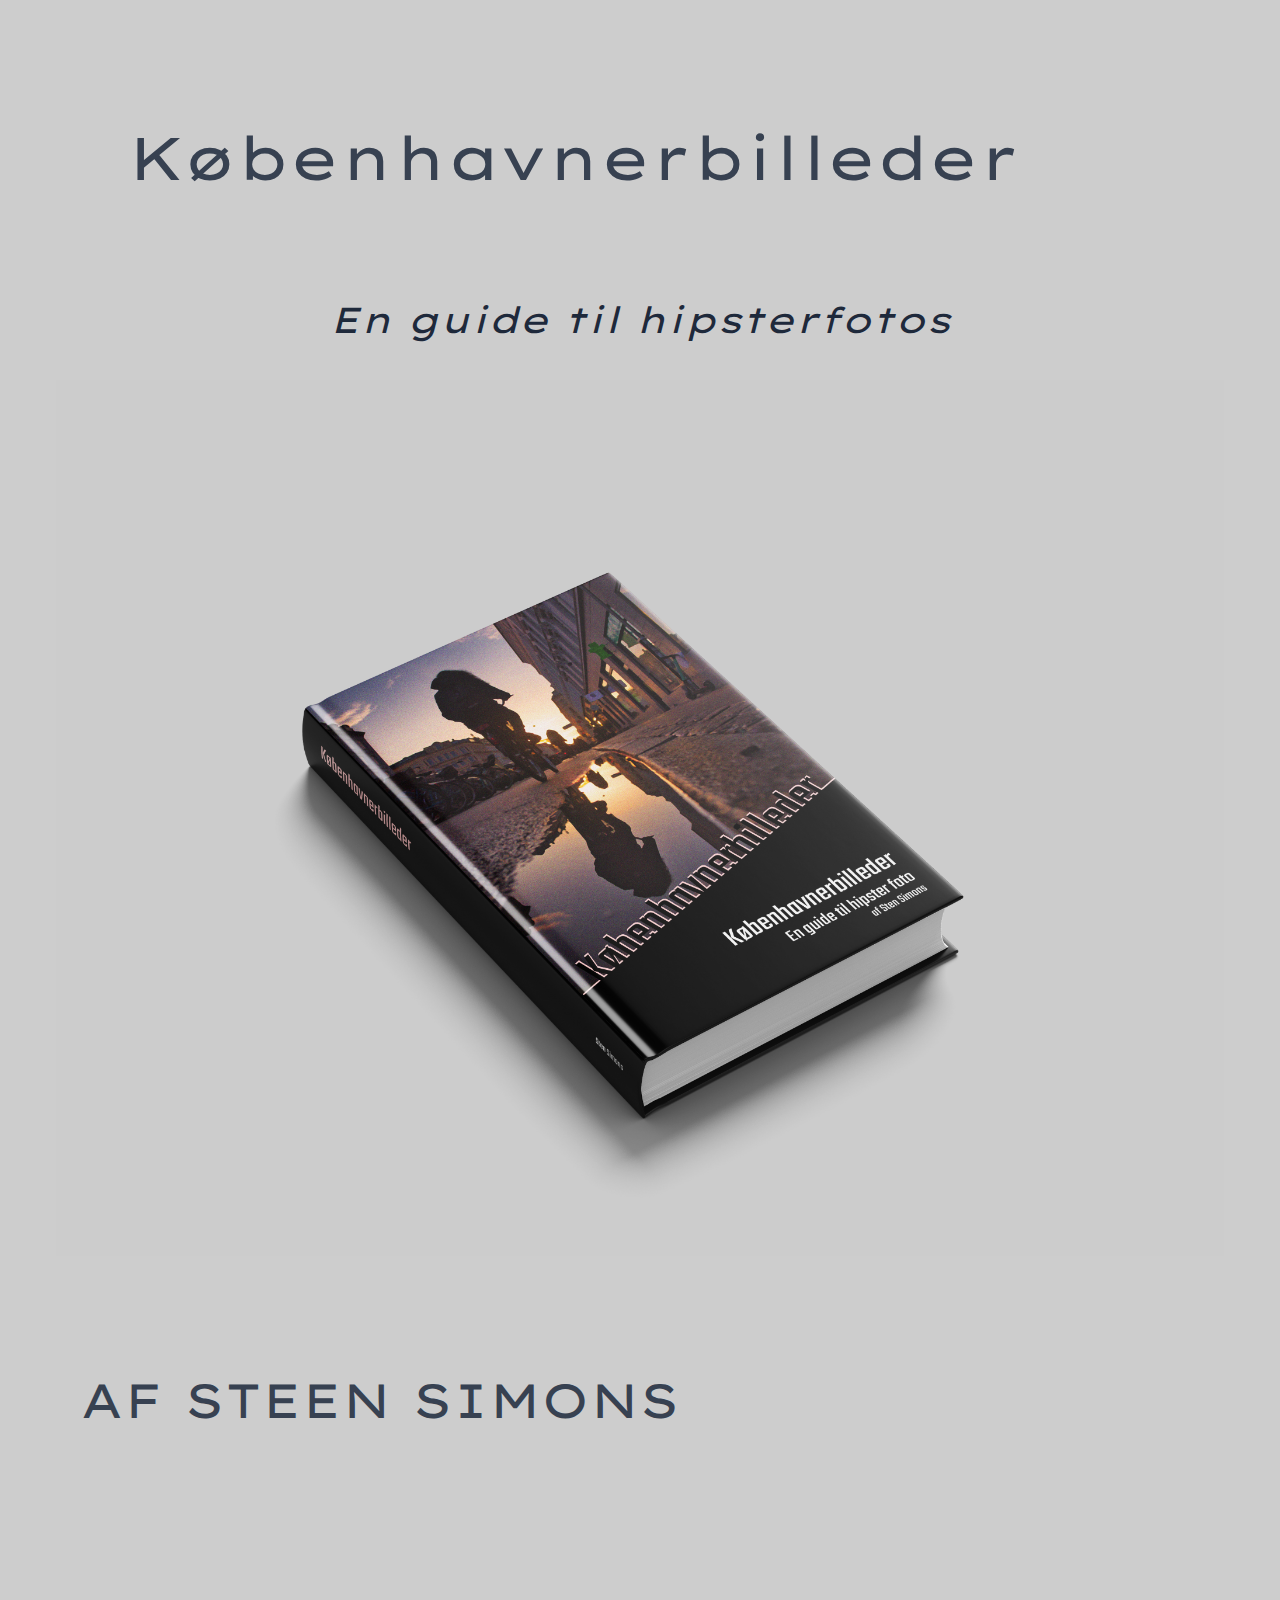
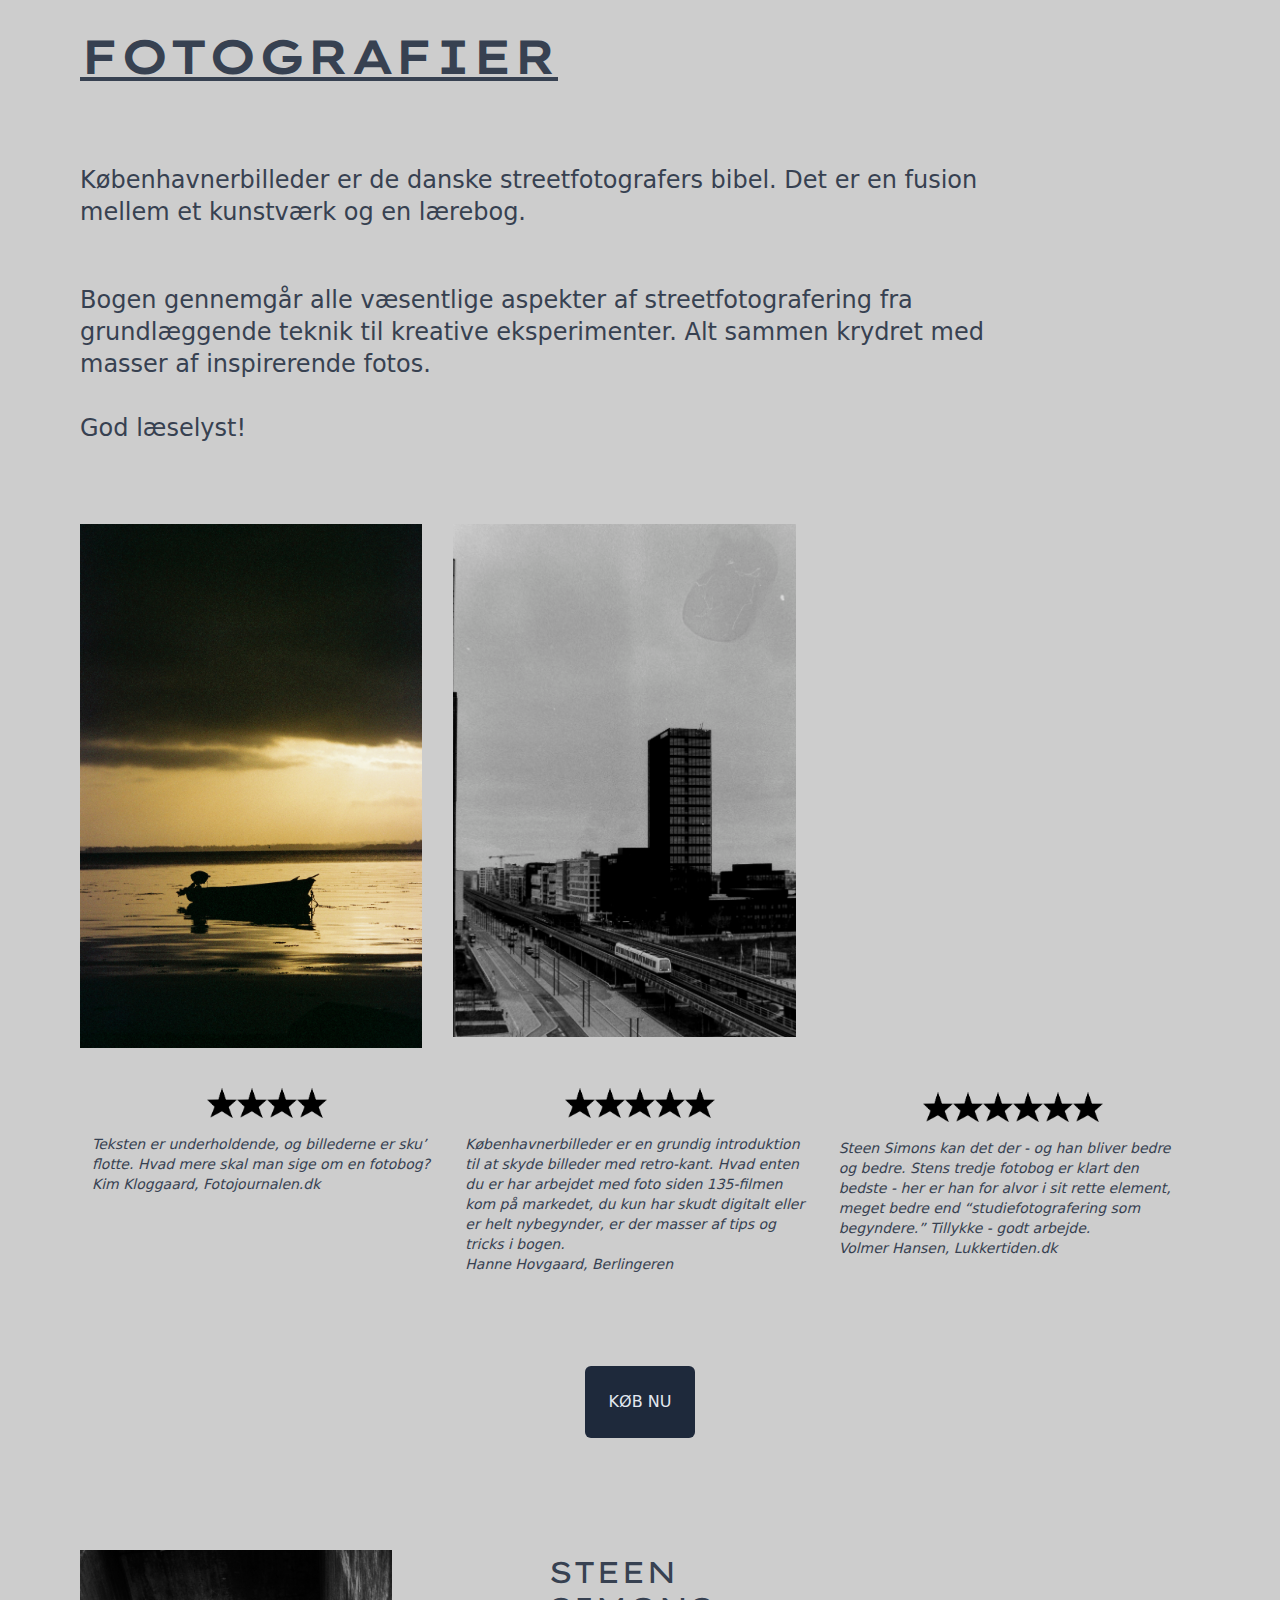
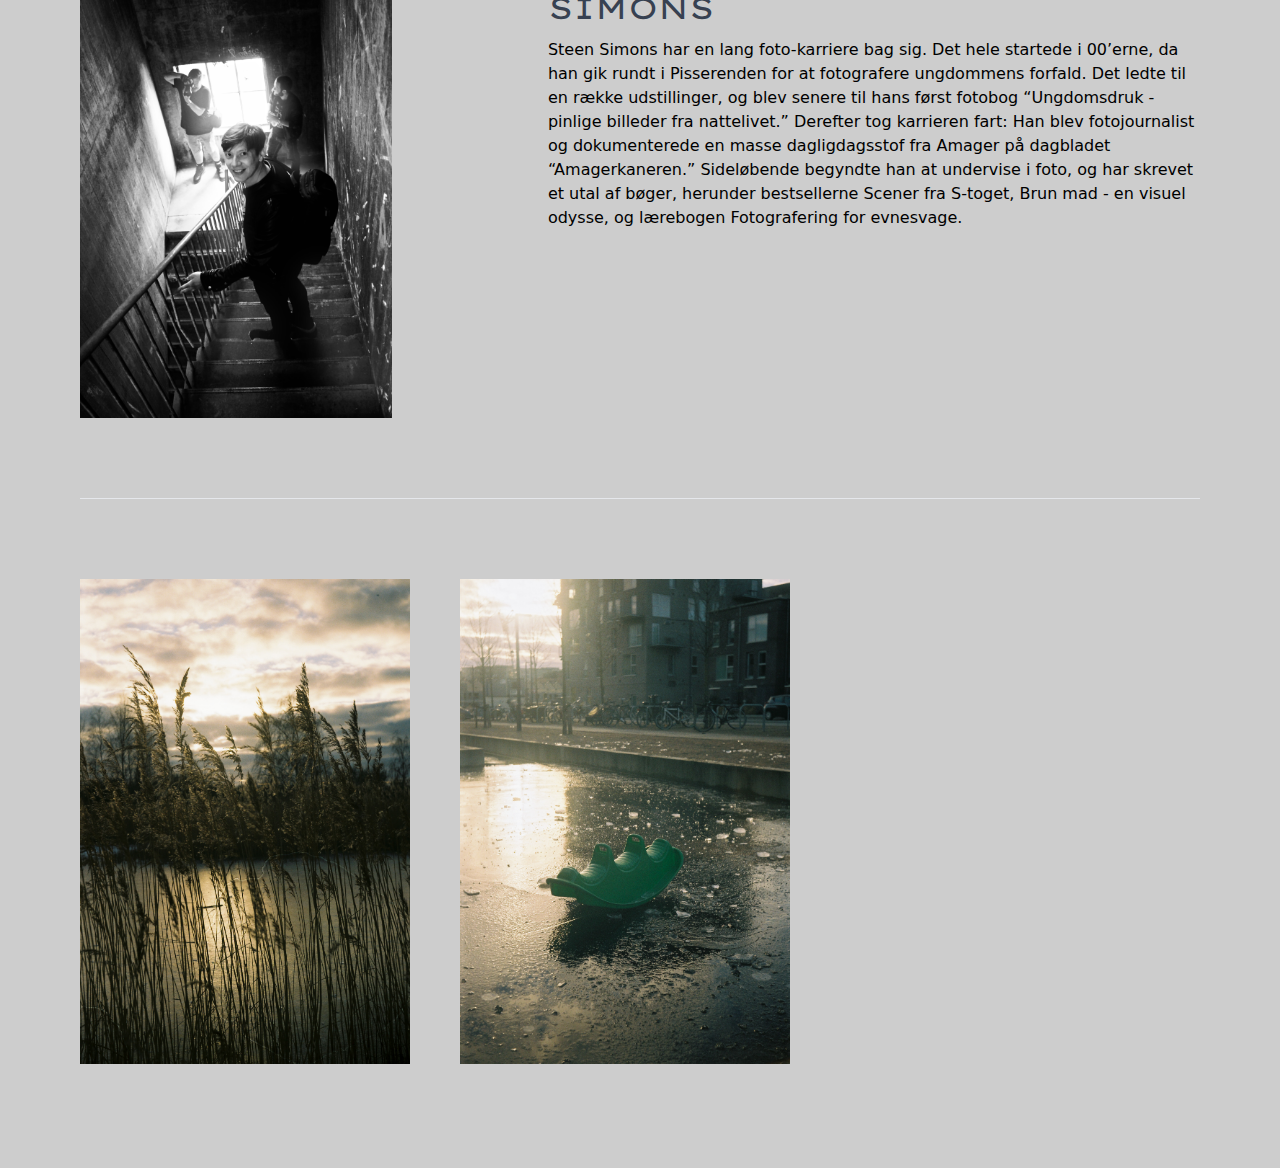
==== commit 82344feb: "Updates" ====
--- a/index.html
+++ b/index.html
@@ -12,14 +12,14 @@
       rel="stylesheet"
     />
     <script type="module" crossorigin src="./assets/main.ae54f498.js"></script>
-    <link rel="stylesheet" href="./assets/index.04997b55.css">
+    <link rel="stylesheet" href="./assets/index.cea889ce.css">
   </head>
   <body class="bg-[#CDCDCD]">
     <main class="mx-auto p-4">
       <div class="text-slate-800 md:grid">
         <div class="md:grid-cols-2">
           <h1
-            class="pt-7 pb-4 text-center text-2xl md:p-28 md:text-left md:text-6xl"
+            class="prose pt-7 pb-4 text-center text-2xl md:p-28 md:text-left md:text-6xl"
           >
             Københavnerbilleder
           </h1>
@@ -27,32 +27,34 @@
             En guide til hipsterfotos
           </h2>
           <img class="p-10" src="./assets/kobenhavnerbilleder-sten-simons.471c6653.jpg" alt="" />
-          <p
-            class="pt-4 text-center text-sm uppercase md:p-20 md:pl-20 md:text-left md:text-7xl"
+          <h2
+            class="prose pt-4 text-center text-sm uppercase md:p-20 md:pl-16 md:text-left md:text-5xl"
           >
             Af Steen Simons
-          </p>
+          </h2>
         </div>
       </div>
 
       <div class="md:p-16">
-        <h2 class="prose pt-16 text-2xl font-semibold uppercase md:text-3xl">
+        <h2
+          class="prose pt-16 text-2xl font-semibold uppercase md:pb-10 md:text-5xl md:underline"
+        >
           fotografier
         </h2>
 
         <div class="flex gap-4 pt-11">
           <p class="text-s prose md:prose md:text-2xl">
-            Københavnerbilleder er de danske streetfotografers bibel. <br />
-            Det er en fusion mellem et kunstværk og en lærebog.
+            Københavnerbilleder er de danske streetfotografers bibel. Det er en
+            fusion mellem et kunstværk og en lærebog.
             <br />
           </p>
           <div class="">
-            <img class="md:w-3/12" src="./assets/kbh-by-night-3.13ffedbb.jpg" alt="" />
+            <img class="md:w-5/12 md:pb-6" src="./assets/kbh-by-night-3.13ffedbb.jpg" alt="" />
           </div>
         </div>
 
         <div class="flex pt-4">
-          <p class="text-s prose pb-10 pt-10 md:prose md:text-2xl">
+          <p class="text-s prose pb-10 pt-10 md:prose md:pb-20 md:text-2xl">
             Bogen gennemgår alle væsentlige aspekter af streetfotografering fra
             grundlæggende teknik til kreative eksperimenter. Alt sammen krydret
             med masser af inspirerende fotos. <br />
@@ -61,22 +63,26 @@
           </p>
         </div>
 
-        <section class="md:flex md:gap-56">
-          <div>
-            <img
-              class="md:w-full"
+        <section class="grid-cols-3 md:grid">
+          <div>
+            <img
+              class="md:w-11/12"
               src="./assets/foraar-med-et-agfa-lebox-2-20.6fb05cc0.jpg"
               alt=""
             />
           </div>
 
           <div class="pt-4 md:pt-0">
-            <img class="md:w-8/12" src="./assets/nikkormat-ft2-orestad-c-6.bb1334b5.jpg" alt="" />
+            <img
+              class="md:w-11/12"
+              src="./assets/nikkormat-ft2-orestad-c-6.bb1334b5.jpg"
+              alt=""
+            />
           </div>
 
           <div class="pt-4 md:pt-0">
             <img
-              class="md:w-8/12 md:pt-0"
+              class="md:w-11/12 md:pt-0"
               src="./assets/nikkormat-ft2-remiseparken-7.2ce0ba2c.jpg"
               alt=""
             />
@@ -138,10 +144,18 @@
           </div>
         </section>
 
+        <div class="pt-20 text-center">
+          <button
+            class="text-m mb-8 rounded-md bg-slate-800 p-6 uppercase text-slate-200 hover:bg-slate-200 hover:text-slate-800"
+          >
+            Køb nu
+          </button>
+        </div>
+
         <section class="md:mt-10 md:flex md:flex-row-reverse">
           <div class="pt-11">
             <h2 class="prose text-3xl uppercase">Steen</h2>
-            <h2 class="prose text-3xl uppercase">Simons</h2>
+            <h2 class="prose pb-3 text-3xl uppercase">Simons</h2>
             <p class="text-l">
               Steen Simons har en lang foto-karriere bag sig. Det hele startede
               i 00’erne, da han gik rundt i Pisserenden for at fotografere
@@ -156,31 +170,33 @@
             </p>
           </div>
 
-          <div class="pt-6 pb-6 md:pt-10">
+          <div class="pt-6 pb-6 md:pt-10 md:pb-20">
             <img class="md:w-8/12" src="./assets/sten_simons.d67e66a0.jpg" alt="" />
           </div>
         </section>
 
-        <section class="md:flex md:gap-20 md:text-center">
+        <hr class="md:p-10" />
+
+        <section class="grid-cols-3 md:grid md:gap-5 md:text-center">
           <div class="pb-6">
             <img
+              class="md:w-11/12"
+              src="./assets/vinter-2021-med-lomo-smena-17.88419b87.jpg"
+              alt=""
+            />
+          </div>
+
+          <div class="pb-6">
+            <img
+              class="md:w-11/12"
+              src="./assets/vinter-2021-med-lomo-smena-6.5d5cc5e6.jpg"
+              alt=""
+            />
+          </div>
+
+          <div class="">
+            <img
               class="md:w-12/12"
-              src="./assets/vinter-2021-med-lomo-smena-17.88419b87.jpg"
-              alt=""
-            />
-          </div>
-
-          <div class="pb-6">
-            <img
-              class="md:w-12/12"
-              src="./assets/vinter-2021-med-lomo-smena-6.5d5cc5e6.jpg"
-              alt=""
-            />
-          </div>
-
-          <div class="">
-            <img
-              class="md:w-6/12"
               src="./assets/pinhole-objektiver-ved-eghjorten-3.b96da5f4.jpg"
               alt=""
             />
@@ -189,15 +205,6 @@
       </div>
     </main>
 
-    <!--   
-    <div class="p-3">
-      <button
-        class="rounded-md bg-slate-200 p-3 text-base uppercase text-slate-700"
-      >
-        Køb nu
-      </button>
-    </div>
- -->
     
   </body>
 </html>
--- a/assets/index.cea889ce.css
+++ b/assets/index.cea889ce.css
@@ -0,0 +1 @@
+*,:before,:after{box-sizing:border-box;border-width:0;border-style:solid;border-color:#e5e7eb}:before,:after{--tw-content: ""}html{line-height:1.5;-webkit-text-size-adjust:100%;-moz-tab-size:4;-o-tab-size:4;tab-size:4;font-family:ui-sans-serif,system-ui,-apple-system,BlinkMacSystemFont,Segoe UI,Roboto,Helvetica Neue,Arial,Noto Sans,sans-serif,"Apple Color Emoji","Segoe UI Emoji",Segoe UI Symbol,"Noto Color Emoji"}body{margin:0;line-height:inherit}hr{height:0;color:inherit;border-top-width:1px}abbr:where([title]){-webkit-text-decoration:underline dotted;text-decoration:underline dotted}h1,h2,h3,h4,h5,h6{font-size:inherit;font-weight:inherit}a{color:inherit;text-decoration:inherit}b,strong{font-weight:bolder}code,kbd,samp,pre{font-family:ui-monospace,SFMono-Regular,Menlo,Monaco,Consolas,Liberation Mono,Courier New,monospace;font-size:1em}small{font-size:80%}sub,sup{font-size:75%;line-height:0;position:relative;vertical-align:baseline}sub{bottom:-.25em}sup{top:-.5em}table{text-indent:0;border-color:inherit;border-collapse:collapse}button,input,optgroup,select,textarea{font-family:inherit;font-size:100%;font-weight:inherit;line-height:inherit;color:inherit;margin:0;padding:0}button,select{text-transform:none}button,[type=button],[type=reset],[type=submit]{-webkit-appearance:button;background-color:transparent;background-image:none}:-moz-focusring{outline:auto}:-moz-ui-invalid{box-shadow:none}progress{vertical-align:baseline}::-webkit-inner-spin-button,::-webkit-outer-spin-button{height:auto}[type=search]{-webkit-appearance:textfield;outline-offset:-2px}::-webkit-search-decoration{-webkit-appearance:none}::-webkit-file-upload-button{-webkit-appearance:button;font:inherit}summary{display:list-item}blockquote,dl,dd,h1,h2,h3,h4,h5,h6,hr,figure,p,pre{margin:0}fieldset{margin:0;padding:0}legend{padding:0}ol,ul,menu{list-style:none;margin:0;padding:0}textarea{resize:vertical}input::-moz-placeholder,textarea::-moz-placeholder{opacity:1;color:#9ca3af}input::placeholder,textarea::placeholder{opacity:1;color:#9ca3af}button,[role=button]{cursor:pointer}:disabled{cursor:default}img,svg,video,canvas,audio,iframe,embed,object{display:block;vertical-align:middle}img,video{max-width:100%;height:auto}[type=text],[type=email],[type=url],[type=password],[type=number],[type=date],[type=datetime-local],[type=month],[type=search],[type=tel],[type=time],[type=week],[multiple],textarea,select{-webkit-appearance:none;-moz-appearance:none;appearance:none;background-color:#fff;border-color:#6b7280;border-width:1px;border-radius:0;padding:.5rem .75rem;font-size:1rem;line-height:1.5rem;--tw-shadow: 0 0 #0000}[type=text]:focus,[type=email]:focus,[type=url]:focus,[type=password]:focus,[type=number]:focus,[type=date]:focus,[type=datetime-local]:focus,[type=month]:focus,[type=search]:focus,[type=tel]:focus,[type=time]:focus,[type=week]:focus,[multiple]:focus,textarea:focus,select:focus{outline:2px solid transparent;outline-offset:2px;--tw-ring-inset: var(--tw-empty, );--tw-ring-offset-width: 0px;--tw-ring-offset-color: #fff;--tw-ring-color: #2563eb;--tw-ring-offset-shadow: var(--tw-ring-inset) 0 0 0 var(--tw-ring-offset-width) var(--tw-ring-offset-color);--tw-ring-shadow: var(--tw-ring-inset) 0 0 0 calc(1px + var(--tw-ring-offset-width)) var(--tw-ring-color);box-shadow:var(--tw-ring-offset-shadow),var(--tw-ring-shadow),var(--tw-shadow);border-color:#2563eb}input::-moz-placeholder,textarea::-moz-placeholder{color:#6b7280;opacity:1}input::placeholder,textarea::placeholder{color:#6b7280;opacity:1}::-webkit-datetime-edit-fields-wrapper{padding:0}::-webkit-date-and-time-value{min-height:1.5em}::-webkit-datetime-edit,::-webkit-datetime-edit-year-field,::-webkit-datetime-edit-month-field,::-webkit-datetime-edit-day-field,::-webkit-datetime-edit-hour-field,::-webkit-datetime-edit-minute-field,::-webkit-datetime-edit-second-field,::-webkit-datetime-edit-millisecond-field,::-webkit-datetime-edit-meridiem-field{padding-top:0;padding-bottom:0}select{background-image:url("data:image/svg+xml,%3csvg xmlns='http://www.w3.org/2000/svg' fill='none' viewBox='0 0 20 20'%3e%3cpath stroke='%236b7280' stroke-linecap='round' stroke-linejoin='round' stroke-width='1.5' d='M6 8l4 4 4-4'/%3e%3c/svg%3e");background-position:right .5rem center;background-repeat:no-repeat;background-size:1.5em 1.5em;padding-right:2.5rem;-webkit-print-color-adjust:exact;color-adjust:exact;print-color-adjust:exact}[multiple]{background-image:initial;background-position:initial;background-repeat:unset;background-size:initial;padding-right:.75rem;-webkit-print-color-adjust:unset;color-adjust:unset;print-color-adjust:unset}[type=checkbox],[type=radio]{-webkit-appearance:none;-moz-appearance:none;appearance:none;padding:0;-webkit-print-color-adjust:exact;color-adjust:exact;print-color-adjust:exact;display:inline-block;vertical-align:middle;background-origin:border-box;-webkit-user-select:none;-moz-user-select:none;user-select:none;flex-shrink:0;height:1rem;width:1rem;color:#2563eb;background-color:#fff;border-color:#6b7280;border-width:1px;--tw-shadow: 0 0 #0000}[type=checkbox]{border-radius:0}[type=radio]{border-radius:100%}[type=checkbox]:focus,[type=radio]:focus{outline:2px solid transparent;outline-offset:2px;--tw-ring-inset: var(--tw-empty, );--tw-ring-offset-width: 2px;--tw-ring-offset-color: #fff;--tw-ring-color: #2563eb;--tw-ring-offset-shadow: var(--tw-ring-inset) 0 0 0 var(--tw-ring-offset-width) var(--tw-ring-offset-color);--tw-ring-shadow: var(--tw-ring-inset) 0 0 0 calc(2px + var(--tw-ring-offset-width)) var(--tw-ring-color);box-shadow:var(--tw-ring-offset-shadow),var(--tw-ring-shadow),var(--tw-shadow)}[type=checkbox]:checked,[type=radio]:checked{border-color:transparent;background-color:currentColor;background-size:100% 100%;background-position:center;background-repeat:no-repeat}[type=checkbox]:checked{background-image:url("data:image/svg+xml,%3csvg viewBox='0 0 16 16' fill='white' xmlns='http://www.w3.org/2000/svg'%3e%3cpath d='M12.207 4.793a1 1 0 010 1.414l-5 5a1 1 0 01-1.414 0l-2-2a1 1 0 011.414-1.414L6.5 9.086l4.293-4.293a1 1 0 011.414 0z'/%3e%3c/svg%3e")}[type=radio]:checked{background-image:url("data:image/svg+xml,%3csvg viewBox='0 0 16 16' fill='white' xmlns='http://www.w3.org/2000/svg'%3e%3ccircle cx='8' cy='8' r='3'/%3e%3c/svg%3e")}[type=checkbox]:checked:hover,[type=checkbox]:checked:focus,[type=radio]:checked:hover,[type=radio]:checked:focus{border-color:transparent;background-color:currentColor}[type=checkbox]:indeterminate{background-image:url("data:image/svg+xml,%3csvg xmlns='http://www.w3.org/2000/svg' fill='none' viewBox='0 0 16 16'%3e%3cpath stroke='white' stroke-linecap='round' stroke-linejoin='round' stroke-width='2' d='M4 8h8'/%3e%3c/svg%3e");border-color:transparent;background-color:currentColor;background-size:100% 100%;background-position:center;background-repeat:no-repeat}[type=checkbox]:indeterminate:hover,[type=checkbox]:indeterminate:focus{border-color:transparent;background-color:currentColor}[type=file]{background:unset;border-color:inherit;border-width:0;border-radius:0;padding:0;font-size:unset;line-height:inherit}[type=file]:focus{outline:1px solid ButtonText;outline:1px auto -webkit-focus-ring-color}h1,h2{font-family:Lexend Peta,sans-serif}*,:before,:after{--tw-border-spacing-x: 0;--tw-border-spacing-y: 0;--tw-translate-x: 0;--tw-translate-y: 0;--tw-rotate: 0;--tw-skew-x: 0;--tw-skew-y: 0;--tw-scale-x: 1;--tw-scale-y: 1;--tw-pan-x: ;--tw-pan-y: ;--tw-pinch-zoom: ;--tw-scroll-snap-strictness: proximity;--tw-ordinal: ;--tw-slashed-zero: ;--tw-numeric-figure: ;--tw-numeric-spacing: ;--tw-numeric-fraction: ;--tw-ring-inset: ;--tw-ring-offset-width: 0px;--tw-ring-offset-color: #fff;--tw-ring-color: rgb(59 130 246 / .5);--tw-ring-offset-shadow: 0 0 #0000;--tw-ring-shadow: 0 0 #0000;--tw-shadow: 0 0 #0000;--tw-shadow-colored: 0 0 #0000;--tw-blur: ;--tw-brightness: ;--tw-contrast: ;--tw-grayscale: ;--tw-hue-rotate: ;--tw-invert: ;--tw-saturate: ;--tw-sepia: ;--tw-drop-shadow: ;--tw-backdrop-blur: ;--tw-backdrop-brightness: ;--tw-backdrop-contrast: ;--tw-backdrop-grayscale: ;--tw-backdrop-hue-rotate: ;--tw-backdrop-invert: ;--tw-backdrop-opacity: ;--tw-backdrop-saturate: ;--tw-backdrop-sepia: }::-webkit-backdrop{--tw-border-spacing-x: 0;--tw-border-spacing-y: 0;--tw-translate-x: 0;--tw-translate-y: 0;--tw-rotate: 0;--tw-skew-x: 0;--tw-skew-y: 0;--tw-scale-x: 1;--tw-scale-y: 1;--tw-pan-x: ;--tw-pan-y: ;--tw-pinch-zoom: ;--tw-scroll-snap-strictness: proximity;--tw-ordinal: ;--tw-slashed-zero: ;--tw-numeric-figure: ;--tw-numeric-spacing: ;--tw-numeric-fraction: ;--tw-ring-inset: ;--tw-ring-offset-width: 0px;--tw-ring-offset-color: #fff;--tw-ring-color: rgb(59 130 246 / .5);--tw-ring-offset-shadow: 0 0 #0000;--tw-ring-shadow: 0 0 #0000;--tw-shadow: 0 0 #0000;--tw-shadow-colored: 0 0 #0000;--tw-blur: ;--tw-brightness: ;--tw-contrast: ;--tw-grayscale: ;--tw-hue-rotate: ;--tw-invert: ;--tw-saturate: ;--tw-sepia: ;--tw-drop-shadow: ;--tw-backdrop-blur: ;--tw-backdrop-brightness: ;--tw-backdrop-contrast: ;--tw-backdrop-grayscale: ;--tw-backdrop-hue-rotate: ;--tw-backdrop-invert: ;--tw-backdrop-opacity: ;--tw-backdrop-saturate: ;--tw-backdrop-sepia: }::backdrop{--tw-border-spacing-x: 0;--tw-border-spacing-y: 0;--tw-translate-x: 0;--tw-translate-y: 0;--tw-rotate: 0;--tw-skew-x: 0;--tw-skew-y: 0;--tw-scale-x: 1;--tw-scale-y: 1;--tw-pan-x: ;--tw-pan-y: ;--tw-pinch-zoom: ;--tw-scroll-snap-strictness: proximity;--tw-ordinal: ;--tw-slashed-zero: ;--tw-numeric-figure: ;--tw-numeric-spacing: ;--tw-numeric-fraction: ;--tw-ring-inset: ;--tw-ring-offset-width: 0px;--tw-ring-offset-color: #fff;--tw-ring-color: rgb(59 130 246 / .5);--tw-ring-offset-shadow: 0 0 #0000;--tw-ring-shadow: 0 0 #0000;--tw-shadow: 0 0 #0000;--tw-shadow-colored: 0 0 #0000;--tw-blur: ;--tw-brightness: ;--tw-contrast: ;--tw-grayscale: ;--tw-hue-rotate: ;--tw-invert: ;--tw-saturate: ;--tw-sepia: ;--tw-drop-shadow: ;--tw-backdrop-blur: ;--tw-backdrop-brightness: ;--tw-backdrop-contrast: ;--tw-backdrop-grayscale: ;--tw-backdrop-hue-rotate: ;--tw-backdrop-invert: ;--tw-backdrop-opacity: ;--tw-backdrop-saturate: ;--tw-backdrop-sepia: }.prose{color:var(--tw-prose-body);max-width:65ch}.prose :where([class~="lead"]):not(:where([class~="not-prose"] *)){color:var(--tw-prose-lead);font-size:1.25em;line-height:1.6;margin-top:1.2em;margin-bottom:1.2em}.prose :where(a):not(:where([class~="not-prose"] *)){color:var(--tw-prose-links);text-decoration:underline;font-weight:500}.prose :where(strong):not(:where([class~="not-prose"] *)){color:var(--tw-prose-bold);font-weight:600}.prose :where(a strong):not(:where([class~="not-prose"] *)){color:inherit}.prose :where(blockquote strong):not(:where([class~="not-prose"] *)){color:inherit}.prose :where(thead th strong):not(:where([class~="not-prose"] *)){color:inherit}.prose :where(ol):not(:where([class~="not-prose"] *)){list-style-type:decimal;margin-top:1.25em;margin-bottom:1.25em;padding-left:1.625em}.prose :where(ol[type="A"]):not(:where([class~="not-prose"] *)){list-style-type:upper-alpha}.prose :where(ol[type="a"]):not(:where([class~="not-prose"] *)){list-style-type:lower-alpha}.prose :where(ol[type="A" s]):not(:where([class~="not-prose"] *)){list-style-type:upper-alpha}.prose :where(ol[type="a" s]):not(:where([class~="not-prose"] *)){list-style-type:lower-alpha}.prose :where(ol[type="I"]):not(:where([class~="not-prose"] *)){list-style-type:upper-roman}.prose :where(ol[type="i"]):not(:where([class~="not-prose"] *)){list-style-type:lower-roman}.prose :where(ol[type="I" s]):not(:where([class~="not-prose"] *)){list-style-type:upper-roman}.prose :where(ol[type="i" s]):not(:where([class~="not-prose"] *)){list-style-type:lower-roman}.prose :where(ol[type="1"]):not(:where([class~="not-prose"] *)){list-style-type:decimal}.prose :where(ul):not(:where([class~="not-prose"] *)){list-style-type:disc;margin-top:1.25em;margin-bottom:1.25em;padding-left:1.625em}.prose :where(ol > li):not(:where([class~="not-prose"] *))::marker{font-weight:400;color:var(--tw-prose-counters)}.prose :where(ul > li):not(:where([class~="not-prose"] *))::marker{color:var(--tw-prose-bullets)}.prose :where(hr):not(:where([class~="not-prose"] *)){border-color:var(--tw-prose-hr);border-top-width:1px;margin-top:3em;margin-bottom:3em}.prose :where(blockquote):not(:where([class~="not-prose"] *)){font-weight:500;font-style:italic;color:var(--tw-prose-quotes);border-left-width:.25rem;border-left-color:var(--tw-prose-quote-borders);quotes:"\201c""\201d""\2018""\2019";margin-top:1.6em;margin-bottom:1.6em;padding-left:1em}.prose :where(blockquote p:first-of-type):not(:where([class~="not-prose"] *)):before{content:open-quote}.prose :where(blockquote p:last-of-type):not(:where([class~="not-prose"] *)):after{content:close-quote}.prose :where(h1):not(:where([class~="not-prose"] *)){color:var(--tw-prose-headings);font-weight:800;font-size:2.25em;margin-top:0;margin-bottom:.8888889em;line-height:1.1111111}.prose :where(h1 strong):not(:where([class~="not-prose"] *)){font-weight:900;color:inherit}.prose :where(h2):not(:where([class~="not-prose"] *)){color:var(--tw-prose-headings);font-weight:700;font-size:1.5em;margin-top:2em;margin-bottom:1em;line-height:1.3333333}.prose :where(h2 strong):not(:where([class~="not-prose"] *)){font-weight:800;color:inherit}.prose :where(h3):not(:where([class~="not-prose"] *)){color:var(--tw-prose-headings);font-weight:600;font-size:1.25em;margin-top:1.6em;margin-bottom:.6em;line-height:1.6}.prose :where(h3 strong):not(:where([class~="not-prose"] *)){font-weight:700;color:inherit}.prose :where(h4):not(:where([class~="not-prose"] *)){color:var(--tw-prose-headings);font-weight:600;margin-top:1.5em;margin-bottom:.5em;line-height:1.5}.prose :where(h4 strong):not(:where([class~="not-prose"] *)){font-weight:700;color:inherit}.prose :where(img):not(:where([class~="not-prose"] *)){margin-top:2em;margin-bottom:2em}.prose :where(figure > *):not(:where([class~="not-prose"] *)){margin-top:0;margin-bottom:0}.prose :where(figcaption):not(:where([class~="not-prose"] *)){color:var(--tw-prose-captions);font-size:.875em;line-height:1.4285714;margin-top:.8571429em}.prose :where(code):not(:where([class~="not-prose"] *)){color:var(--tw-prose-code);font-weight:600;font-size:.875em}.prose :where(code):not(:where([class~="not-prose"] *)):before{content:"`"}.prose :where(code):not(:where([class~="not-prose"] *)):after{content:"`"}.prose :where(a code):not(:where([class~="not-prose"] *)){color:inherit}.prose :where(h1 code):not(:where([class~="not-prose"] *)){color:inherit}.prose :where(h2 code):not(:where([class~="not-prose"] *)){color:inherit;font-size:.875em}.prose :where(h3 code):not(:where([class~="not-prose"] *)){color:inherit;font-size:.9em}.prose :where(h4 code):not(:where([class~="not-prose"] *)){color:inherit}.prose :where(blockquote code):not(:where([class~="not-prose"] *)){color:inherit}.prose :where(thead th code):not(:where([class~="not-prose"] *)){color:inherit}.prose :where(pre):not(:where([class~="not-prose"] *)){color:var(--tw-prose-pre-code);background-color:var(--tw-prose-pre-bg);overflow-x:auto;font-weight:400;font-size:.875em;line-height:1.7142857;margin-top:1.7142857em;margin-bottom:1.7142857em;border-radius:.375rem;padding:.8571429em 1.1428571em}.prose :where(pre code):not(:where([class~="not-prose"] *)){background-color:transparent;border-width:0;border-radius:0;padding:0;font-weight:inherit;color:inherit;font-size:inherit;font-family:inherit;line-height:inherit}.prose :where(pre code):not(:where([class~="not-prose"] *)):before{content:none}.prose :where(pre code):not(:where([class~="not-prose"] *)):after{content:none}.prose :where(table):not(:where([class~="not-prose"] *)){width:100%;table-layout:auto;text-align:left;margin-top:2em;margin-bottom:2em;font-size:.875em;line-height:1.7142857}.prose :where(thead):not(:where([class~="not-prose"] *)){border-bottom-width:1px;border-bottom-color:var(--tw-prose-th-borders)}.prose :where(thead th):not(:where([class~="not-prose"] *)){color:var(--tw-prose-headings);font-weight:600;vertical-align:bottom;padding-right:.5714286em;padding-bottom:.5714286em;padding-left:.5714286em}.prose :where(tbody tr):not(:where([class~="not-prose"] *)){border-bottom-width:1px;border-bottom-color:var(--tw-prose-td-borders)}.prose :where(tbody tr:last-child):not(:where([class~="not-prose"] *)){border-bottom-width:0}.prose :where(tbody td):not(:where([class~="not-prose"] *)){vertical-align:baseline}.prose :where(tfoot):not(:where([class~="not-prose"] *)){border-top-width:1px;border-top-color:var(--tw-prose-th-borders)}.prose :where(tfoot td):not(:where([class~="not-prose"] *)){vertical-align:top}.prose{--tw-prose-body: #374151;--tw-prose-headings: #111827;--tw-prose-lead: #4b5563;--tw-prose-links: #111827;--tw-prose-bold: #111827;--tw-prose-counters: #6b7280;--tw-prose-bullets: #d1d5db;--tw-prose-hr: #e5e7eb;--tw-prose-quotes: #111827;--tw-prose-quote-borders: #e5e7eb;--tw-prose-captions: #6b7280;--tw-prose-code: #111827;--tw-prose-pre-code: #e5e7eb;--tw-prose-pre-bg: #1f2937;--tw-prose-th-borders: #d1d5db;--tw-prose-td-borders: #e5e7eb;--tw-prose-invert-body: #d1d5db;--tw-prose-invert-headings: #fff;--tw-prose-invert-lead: #9ca3af;--tw-prose-invert-links: #fff;--tw-prose-invert-bold: #fff;--tw-prose-invert-counters: #9ca3af;--tw-prose-invert-bullets: #4b5563;--tw-prose-invert-hr: #374151;--tw-prose-invert-quotes: #f3f4f6;--tw-prose-invert-quote-borders: #374151;--tw-prose-invert-captions: #9ca3af;--tw-prose-invert-code: #fff;--tw-prose-invert-pre-code: #d1d5db;--tw-prose-invert-pre-bg: rgb(0 0 0 / 50%);--tw-prose-invert-th-borders: #4b5563;--tw-prose-invert-td-borders: #374151;font-size:1rem;line-height:1.75}.prose :where(p):not(:where([class~="not-prose"] *)){margin-top:1.25em;margin-bottom:1.25em}.prose :where(video):not(:where([class~="not-prose"] *)){margin-top:2em;margin-bottom:2em}.prose :where(figure):not(:where([class~="not-prose"] *)){margin-top:2em;margin-bottom:2em}.prose :where(li):not(:where([class~="not-prose"] *)){margin-top:.5em;margin-bottom:.5em}.prose :where(ol > li):not(:where([class~="not-prose"] *)){padding-left:.375em}.prose :where(ul > li):not(:where([class~="not-prose"] *)){padding-left:.375em}.prose :where(.prose > ul > li p):not(:where([class~="not-prose"] *)){margin-top:.75em;margin-bottom:.75em}.prose :where(.prose > ul > li > *:first-child):not(:where([class~="not-prose"] *)){margin-top:1.25em}.prose :where(.prose > ul > li > *:last-child):not(:where([class~="not-prose"] *)){margin-bottom:1.25em}.prose :where(.prose > ol > li > *:first-child):not(:where([class~="not-prose"] *)){margin-top:1.25em}.prose :where(.prose > ol > li > *:last-child):not(:where([class~="not-prose"] *)){margin-bottom:1.25em}.prose :where(ul ul,ul ol,ol ul,ol ol):not(:where([class~="not-prose"] *)){margin-top:.75em;margin-bottom:.75em}.prose :where(hr + *):not(:where([class~="not-prose"] *)){margin-top:0}.prose :where(h2 + *):not(:where([class~="not-prose"] *)){margin-top:0}.prose :where(h3 + *):not(:where([class~="not-prose"] *)){margin-top:0}.prose :where(h4 + *):not(:where([class~="not-prose"] *)){margin-top:0}.prose :where(thead th:first-child):not(:where([class~="not-prose"] *)){padding-left:0}.prose :where(thead th:last-child):not(:where([class~="not-prose"] *)){padding-right:0}.prose :where(tbody td,tfoot td):not(:where([class~="not-prose"] *)){padding:.5714286em}.prose :where(tbody td:first-child,tfoot td:first-child):not(:where([class~="not-prose"] *)){padding-left:0}.prose :where(tbody td:last-child,tfoot td:last-child):not(:where([class~="not-prose"] *)){padding-right:0}.prose :where(.prose > :first-child):not(:where([class~="not-prose"] *)){margin-top:0}.prose :where(.prose > :last-child):not(:where([class~="not-prose"] *)){margin-bottom:0}.prose-sm :where(.prose > ul > li p):not(:where([class~="not-prose"] *)){margin-top:.5714286em;margin-bottom:.5714286em}.prose-sm :where(.prose > ul > li > *:first-child):not(:where([class~="not-prose"] *)){margin-top:1.1428571em}.prose-sm :where(.prose > ul > li > *:last-child):not(:where([class~="not-prose"] *)){margin-bottom:1.1428571em}.prose-sm :where(.prose > ol > li > *:first-child):not(:where([class~="not-prose"] *)){margin-top:1.1428571em}.prose-sm :where(.prose > ol > li > *:last-child):not(:where([class~="not-prose"] *)){margin-bottom:1.1428571em}.prose-sm :where(.prose > :first-child):not(:where([class~="not-prose"] *)){margin-top:0}.prose-sm :where(.prose > :last-child):not(:where([class~="not-prose"] *)){margin-bottom:0}.prose-base :where(.prose > ul > li p):not(:where([class~="not-prose"] *)){margin-top:.75em;margin-bottom:.75em}.prose-base :where(.prose > ul > li > *:first-child):not(:where([class~="not-prose"] *)){margin-top:1.25em}.prose-base :where(.prose > ul > li > *:last-child):not(:where([class~="not-prose"] *)){margin-bottom:1.25em}.prose-base :where(.prose > ol > li > *:first-child):not(:where([class~="not-prose"] *)){margin-top:1.25em}.prose-base :where(.prose > ol > li > *:last-child):not(:where([class~="not-prose"] *)){margin-bottom:1.25em}.prose-base :where(.prose > :first-child):not(:where([class~="not-prose"] *)){margin-top:0}.prose-base :where(.prose > :last-child):not(:where([class~="not-prose"] *)){margin-bottom:0}.prose-lg :where(.prose > ul > li p):not(:where([class~="not-prose"] *)){margin-top:.8888889em;margin-bottom:.8888889em}.prose-lg :where(.prose > ul > li > *:first-child):not(:where([class~="not-prose"] *)){margin-top:1.3333333em}.prose-lg :where(.prose > ul > li > *:last-child):not(:where([class~="not-prose"] *)){margin-bottom:1.3333333em}.prose-lg :where(.prose > ol > li > *:first-child):not(:where([class~="not-prose"] *)){margin-top:1.3333333em}.prose-lg :where(.prose > ol > li > *:last-child):not(:where([class~="not-prose"] *)){margin-bottom:1.3333333em}.prose-lg :where(.prose > :first-child):not(:where([class~="not-prose"] *)){margin-top:0}.prose-lg :where(.prose > :last-child):not(:where([class~="not-prose"] *)){margin-bottom:0}.prose-xl :where(.prose > ul > li p):not(:where([class~="not-prose"] *)){margin-top:.8em;margin-bottom:.8em}.prose-xl :where(.prose > ul > li > *:first-child):not(:where([class~="not-prose"] *)){margin-top:1.2em}.prose-xl :where(.prose > ul > li > *:last-child):not(:where([class~="not-prose"] *)){margin-bottom:1.2em}.prose-xl :where(.prose > ol > li > *:first-child):not(:where([class~="not-prose"] *)){margin-top:1.2em}.prose-xl :where(.prose > ol > li > *:last-child):not(:where([class~="not-prose"] *)){margin-bottom:1.2em}.prose-xl :where(.prose > :first-child):not(:where([class~="not-prose"] *)){margin-top:0}.prose-xl :where(.prose > :last-child):not(:where([class~="not-prose"] *)){margin-bottom:0}.prose-2xl :where(.prose > ul > li p):not(:where([class~="not-prose"] *)){margin-top:.8333333em;margin-bottom:.8333333em}.prose-2xl :where(.prose > ul > li > *:first-child):not(:where([class~="not-prose"] *)){margin-top:1.3333333em}.prose-2xl :where(.prose > ul > li > *:last-child):not(:where([class~="not-prose"] *)){margin-bottom:1.3333333em}.prose-2xl :where(.prose > ol > li > *:first-child):not(:where([class~="not-prose"] *)){margin-top:1.3333333em}.prose-2xl :where(.prose > ol > li > *:last-child):not(:where([class~="not-prose"] *)){margin-bottom:1.3333333em}.prose-2xl :where(.prose > :first-child):not(:where([class~="not-prose"] *)){margin-top:0}.prose-2xl :where(.prose > :last-child):not(:where([class~="not-prose"] *)){margin-bottom:0}.mx-auto{margin-left:auto;margin-right:auto}.mb-8{margin-bottom:2rem}.flex{display:flex}.grid-cols-3{grid-template-columns:repeat(3,minmax(0,1fr))}.justify-center{justify-content:center}.gap-4{gap:1rem}.rounded-md{border-radius:.375rem}.bg-\[\#CDCDCD\]{--tw-bg-opacity: 1;background-color:rgb(205 205 205 / var(--tw-bg-opacity))}.bg-slate-800{--tw-bg-opacity: 1;background-color:rgb(30 41 59 / var(--tw-bg-opacity))}.p-4{padding:1rem}.p-10{padding:2.5rem}.p-3{padding:.75rem}.p-6{padding:1.5rem}.pt-7{padding-top:1.75rem}.pb-4{padding-bottom:1rem}.pt-4{padding-top:1rem}.pt-16{padding-top:4rem}.pt-11{padding-top:2.75rem}.pb-10{padding-bottom:2.5rem}.pt-10{padding-top:2.5rem}.pt-20{padding-top:5rem}.pb-3{padding-bottom:.75rem}.pt-6{padding-top:1.5rem}.pb-6{padding-bottom:1.5rem}.text-center{text-align:center}.text-2xl{font-size:1.5rem;line-height:2rem}.text-sm{font-size:.875rem;line-height:1.25rem}.text-3xl{font-size:1.875rem;line-height:2.25rem}.font-semibold{font-weight:600}.uppercase{text-transform:uppercase}.italic{font-style:italic}.text-slate-800{--tw-text-opacity: 1;color:rgb(30 41 59 / var(--tw-text-opacity))}.text-slate-200{--tw-text-opacity: 1;color:rgb(226 232 240 / var(--tw-text-opacity))}.hover\:bg-slate-200:hover{--tw-bg-opacity: 1;background-color:rgb(226 232 240 / var(--tw-bg-opacity))}.hover\:text-slate-800:hover{--tw-text-opacity: 1;color:rgb(30 41 59 / var(--tw-text-opacity))}@media (min-width: 768px){.md\:prose{color:var(--tw-prose-body);max-width:65ch}.md\:prose :where([class~="lead"]):not(:where([class~="not-prose"] *)){color:var(--tw-prose-lead);font-size:1.25em;line-height:1.6;margin-top:1.2em;margin-bottom:1.2em}.md\:prose :where(a):not(:where([class~="not-prose"] *)){color:var(--tw-prose-links);text-decoration:underline;font-weight:500}.md\:prose :where(strong):not(:where([class~="not-prose"] *)){color:var(--tw-prose-bold);font-weight:600}.md\:prose :where(a strong):not(:where([class~="not-prose"] *)){color:inherit}.md\:prose :where(blockquote strong):not(:where([class~="not-prose"] *)){color:inherit}.md\:prose :where(thead th strong):not(:where([class~="not-prose"] *)){color:inherit}.md\:prose :where(ol):not(:where([class~="not-prose"] *)){list-style-type:decimal;margin-top:1.25em;margin-bottom:1.25em;padding-left:1.625em}.md\:prose :where(ol[type="A"]):not(:where([class~="not-prose"] *)){list-style-type:upper-alpha}.md\:prose :where(ol[type="a"]):not(:where([class~="not-prose"] *)){list-style-type:lower-alpha}.md\:prose :where(ol[type="A" s]):not(:where([class~="not-prose"] *)){list-style-type:upper-alpha}.md\:prose :where(ol[type="a" s]):not(:where([class~="not-prose"] *)){list-style-type:lower-alpha}.md\:prose :where(ol[type="I"]):not(:where([class~="not-prose"] *)){list-style-type:upper-roman}.md\:prose :where(ol[type="i"]):not(:where([class~="not-prose"] *)){list-style-type:lower-roman}.md\:prose :where(ol[type="I" s]):not(:where([class~="not-prose"] *)){list-style-type:upper-roman}.md\:prose :where(ol[type="i" s]):not(:where([class~="not-prose"] *)){list-style-type:lower-roman}.md\:prose :where(ol[type="1"]):not(:where([class~="not-prose"] *)){list-style-type:decimal}.md\:prose :where(ul):not(:where([class~="not-prose"] *)){list-style-type:disc;margin-top:1.25em;margin-bottom:1.25em;padding-left:1.625em}.md\:prose :where(ol > li):not(:where([class~="not-prose"] *))::marker{font-weight:400;color:var(--tw-prose-counters)}.md\:prose :where(ul > li):not(:where([class~="not-prose"] *))::marker{color:var(--tw-prose-bullets)}.md\:prose :where(hr):not(:where([class~="not-prose"] *)){border-color:var(--tw-prose-hr);border-top-width:1px;margin-top:3em;margin-bottom:3em}.md\:prose :where(blockquote):not(:where([class~="not-prose"] *)){font-weight:500;font-style:italic;color:var(--tw-prose-quotes);border-left-width:.25rem;border-left-color:var(--tw-prose-quote-borders);quotes:"\201c""\201d""\2018""\2019";margin-top:1.6em;margin-bottom:1.6em;padding-left:1em}.md\:prose :where(blockquote p:first-of-type):not(:where([class~="not-prose"] *)):before{content:open-quote}.md\:prose :where(blockquote p:last-of-type):not(:where([class~="not-prose"] *)):after{content:close-quote}.md\:prose :where(h1):not(:where([class~="not-prose"] *)){color:var(--tw-prose-headings);font-weight:800;font-size:2.25em;margin-top:0;margin-bottom:.8888889em;line-height:1.1111111}.md\:prose :where(h1 strong):not(:where([class~="not-prose"] *)){font-weight:900;color:inherit}.md\:prose :where(h2):not(:where([class~="not-prose"] *)){color:var(--tw-prose-headings);font-weight:700;font-size:1.5em;margin-top:2em;margin-bottom:1em;line-height:1.3333333}.md\:prose :where(h2 strong):not(:where([class~="not-prose"] *)){font-weight:800;color:inherit}.md\:prose :where(h3):not(:where([class~="not-prose"] *)){color:var(--tw-prose-headings);font-weight:600;font-size:1.25em;margin-top:1.6em;margin-bottom:.6em;line-height:1.6}.md\:prose :where(h3 strong):not(:where([class~="not-prose"] *)){font-weight:700;color:inherit}.md\:prose :where(h4):not(:where([class~="not-prose"] *)){color:var(--tw-prose-headings);font-weight:600;margin-top:1.5em;margin-bottom:.5em;line-height:1.5}.md\:prose :where(h4 strong):not(:where([class~="not-prose"] *)){font-weight:700;color:inherit}.md\:prose :where(img):not(:where([class~="not-prose"] *)){margin-top:2em;margin-bottom:2em}.md\:prose :where(figure > *):not(:where([class~="not-prose"] *)){margin-top:0;margin-bottom:0}.md\:prose :where(figcaption):not(:where([class~="not-prose"] *)){color:var(--tw-prose-captions);font-size:.875em;line-height:1.4285714;margin-top:.8571429em}.md\:prose :where(code):not(:where([class~="not-prose"] *)){color:var(--tw-prose-code);font-weight:600;font-size:.875em}.md\:prose :where(code):not(:where([class~="not-prose"] *)):before{content:"`"}.md\:prose :where(code):not(:where([class~="not-prose"] *)):after{content:"`"}.md\:prose :where(a code):not(:where([class~="not-prose"] *)){color:inherit}.md\:prose :where(h1 code):not(:where([class~="not-prose"] *)){color:inherit}.md\:prose :where(h2 code):not(:where([class~="not-prose"] *)){color:inherit;font-size:.875em}.md\:prose :where(h3 code):not(:where([class~="not-prose"] *)){color:inherit;font-size:.9em}.md\:prose :where(h4 code):not(:where([class~="not-prose"] *)){color:inherit}.md\:prose :where(blockquote code):not(:where([class~="not-prose"] *)){color:inherit}.md\:prose :where(thead th code):not(:where([class~="not-prose"] *)){color:inherit}.md\:prose :where(pre):not(:where([class~="not-prose"] *)){color:var(--tw-prose-pre-code);background-color:var(--tw-prose-pre-bg);overflow-x:auto;font-weight:400;font-size:.875em;line-height:1.7142857;margin-top:1.7142857em;margin-bottom:1.7142857em;border-radius:.375rem;padding:.8571429em 1.1428571em}.md\:prose :where(pre code):not(:where([class~="not-prose"] *)){background-color:transparent;border-width:0;border-radius:0;padding:0;font-weight:inherit;color:inherit;font-size:inherit;font-family:inherit;line-height:inherit}.md\:prose :where(pre code):not(:where([class~="not-prose"] *)):before{content:none}.md\:prose :where(pre code):not(:where([class~="not-prose"] *)):after{content:none}.md\:prose :where(table):not(:where([class~="not-prose"] *)){width:100%;table-layout:auto;text-align:left;margin-top:2em;margin-bottom:2em;font-size:.875em;line-height:1.7142857}.md\:prose :where(thead):not(:where([class~="not-prose"] *)){border-bottom-width:1px;border-bottom-color:var(--tw-prose-th-borders)}.md\:prose :where(thead th):not(:where([class~="not-prose"] *)){color:var(--tw-prose-headings);font-weight:600;vertical-align:bottom;padding-right:.5714286em;padding-bottom:.5714286em;padding-left:.5714286em}.md\:prose :where(tbody tr):not(:where([class~="not-prose"] *)){border-bottom-width:1px;border-bottom-color:var(--tw-prose-td-borders)}.md\:prose :where(tbody tr:last-child):not(:where([class~="not-prose"] *)){border-bottom-width:0}.md\:prose :where(tbody td):not(:where([class~="not-prose"] *)){vertical-align:baseline}.md\:prose :where(tfoot):not(:where([class~="not-prose"] *)){border-top-width:1px;border-top-color:var(--tw-prose-th-borders)}.md\:prose :where(tfoot td):not(:where([class~="not-prose"] *)){vertical-align:top}.md\:prose{--tw-prose-body: #374151;--tw-prose-headings: #111827;--tw-prose-lead: #4b5563;--tw-prose-links: #111827;--tw-prose-bold: #111827;--tw-prose-counters: #6b7280;--tw-prose-bullets: #d1d5db;--tw-prose-hr: #e5e7eb;--tw-prose-quotes: #111827;--tw-prose-quote-borders: #e5e7eb;--tw-prose-captions: #6b7280;--tw-prose-code: #111827;--tw-prose-pre-code: #e5e7eb;--tw-prose-pre-bg: #1f2937;--tw-prose-th-borders: #d1d5db;--tw-prose-td-borders: #e5e7eb;--tw-prose-invert-body: #d1d5db;--tw-prose-invert-headings: #fff;--tw-prose-invert-lead: #9ca3af;--tw-prose-invert-links: #fff;--tw-prose-invert-bold: #fff;--tw-prose-invert-counters: #9ca3af;--tw-prose-invert-bullets: #4b5563;--tw-prose-invert-hr: #374151;--tw-prose-invert-quotes: #f3f4f6;--tw-prose-invert-quote-borders: #374151;--tw-prose-invert-captions: #9ca3af;--tw-prose-invert-code: #fff;--tw-prose-invert-pre-code: #d1d5db;--tw-prose-invert-pre-bg: rgb(0 0 0 / 50%);--tw-prose-invert-th-borders: #4b5563;--tw-prose-invert-td-borders: #374151;font-size:1rem;line-height:1.75}.md\:prose :where(p):not(:where([class~="not-prose"] *)){margin-top:1.25em;margin-bottom:1.25em}.md\:prose :where(video):not(:where([class~="not-prose"] *)){margin-top:2em;margin-bottom:2em}.md\:prose :where(figure):not(:where([class~="not-prose"] *)){margin-top:2em;margin-bottom:2em}.md\:prose :where(li):not(:where([class~="not-prose"] *)){margin-top:.5em;margin-bottom:.5em}.md\:prose :where(ol > li):not(:where([class~="not-prose"] *)){padding-left:.375em}.md\:prose :where(ul > li):not(:where([class~="not-prose"] *)){padding-left:.375em}.md\:prose :where(.md\:prose > ul > li p):not(:where([class~="not-prose"] *)){margin-top:.75em;margin-bottom:.75em}.md\:prose :where(.md\:prose > ul > li > *:first-child):not(:where([class~="not-prose"] *)){margin-top:1.25em}.md\:prose :where(.md\:prose > ul > li > *:last-child):not(:where([class~="not-prose"] *)){margin-bottom:1.25em}.md\:prose :where(.md\:prose > ol > li > *:first-child):not(:where([class~="not-prose"] *)){margin-top:1.25em}.md\:prose :where(.md\:prose > ol > li > *:last-child):not(:where([class~="not-prose"] *)){margin-bottom:1.25em}.md\:prose :where(ul ul,ul ol,ol ul,ol ol):not(:where([class~="not-prose"] *)){margin-top:.75em;margin-bottom:.75em}.md\:prose :where(hr + *):not(:where([class~="not-prose"] *)){margin-top:0}.md\:prose :where(h2 + *):not(:where([class~="not-prose"] *)){margin-top:0}.md\:prose :where(h3 + *):not(:where([class~="not-prose"] *)){margin-top:0}.md\:prose :where(h4 + *):not(:where([class~="not-prose"] *)){margin-top:0}.md\:prose :where(thead th:first-child):not(:where([class~="not-prose"] *)){padding-left:0}.md\:prose :where(thead th:last-child):not(:where([class~="not-prose"] *)){padding-right:0}.md\:prose :where(tbody td,tfoot td):not(:where([class~="not-prose"] *)){padding:.5714286em}.md\:prose :where(tbody td:first-child,tfoot td:first-child):not(:where([class~="not-prose"] *)){padding-left:0}.md\:prose :where(tbody td:last-child,tfoot td:last-child):not(:where([class~="not-prose"] *)){padding-right:0}.md\:prose :where(.md\:prose > :first-child):not(:where([class~="not-prose"] *)){margin-top:0}.md\:prose :where(.md\:prose > :last-child):not(:where([class~="not-prose"] *)){margin-bottom:0}{margin-top:0;margin-bottom:0}.md\:mt-10{margin-top:2.5rem}.md\:flex{display:flex}.md\:grid{display:grid}.md\:w-5\/12{width:41.666667%}.md\:w-11\/12{width:91.666667%}.md\:w-8\/12{width:66.666667%}.md\:grid-cols-2{grid-template-columns:repeat(2,minmax(0,1fr))}.md\:flex-row-reverse{flex-direction:row-reverse}.md\:gap-5{gap:1.25rem}.md\:p-28{padding:7rem}.md\:p-20{padding:5rem}.md\:p-16{padding:4rem}.md\:p-10{padding:2.5rem}.md\:pl-16{padding-left:4rem}.md\:pb-10{padding-bottom:2.5rem}.md\:pb-6{padding-bottom:1.5rem}.md\:pb-20{padding-bottom:5rem}.md\:pt-0{padding-top:0}.md\:pt-10{padding-top:2.5rem}.md\:text-left{text-align:left}.md\:text-center{text-align:center}.md\:text-6xl{font-size:3.75rem;line-height:1}.md\:text-4xl{font-size:2.25rem;line-height:2.5rem}.md\:text-5xl{font-size:3rem;line-height:1}.md\:text-2xl{font-size:1.5rem;line-height:2rem}.md\:underline{-webkit-text-decoration-line:underline;text-decoration-line:underline}}
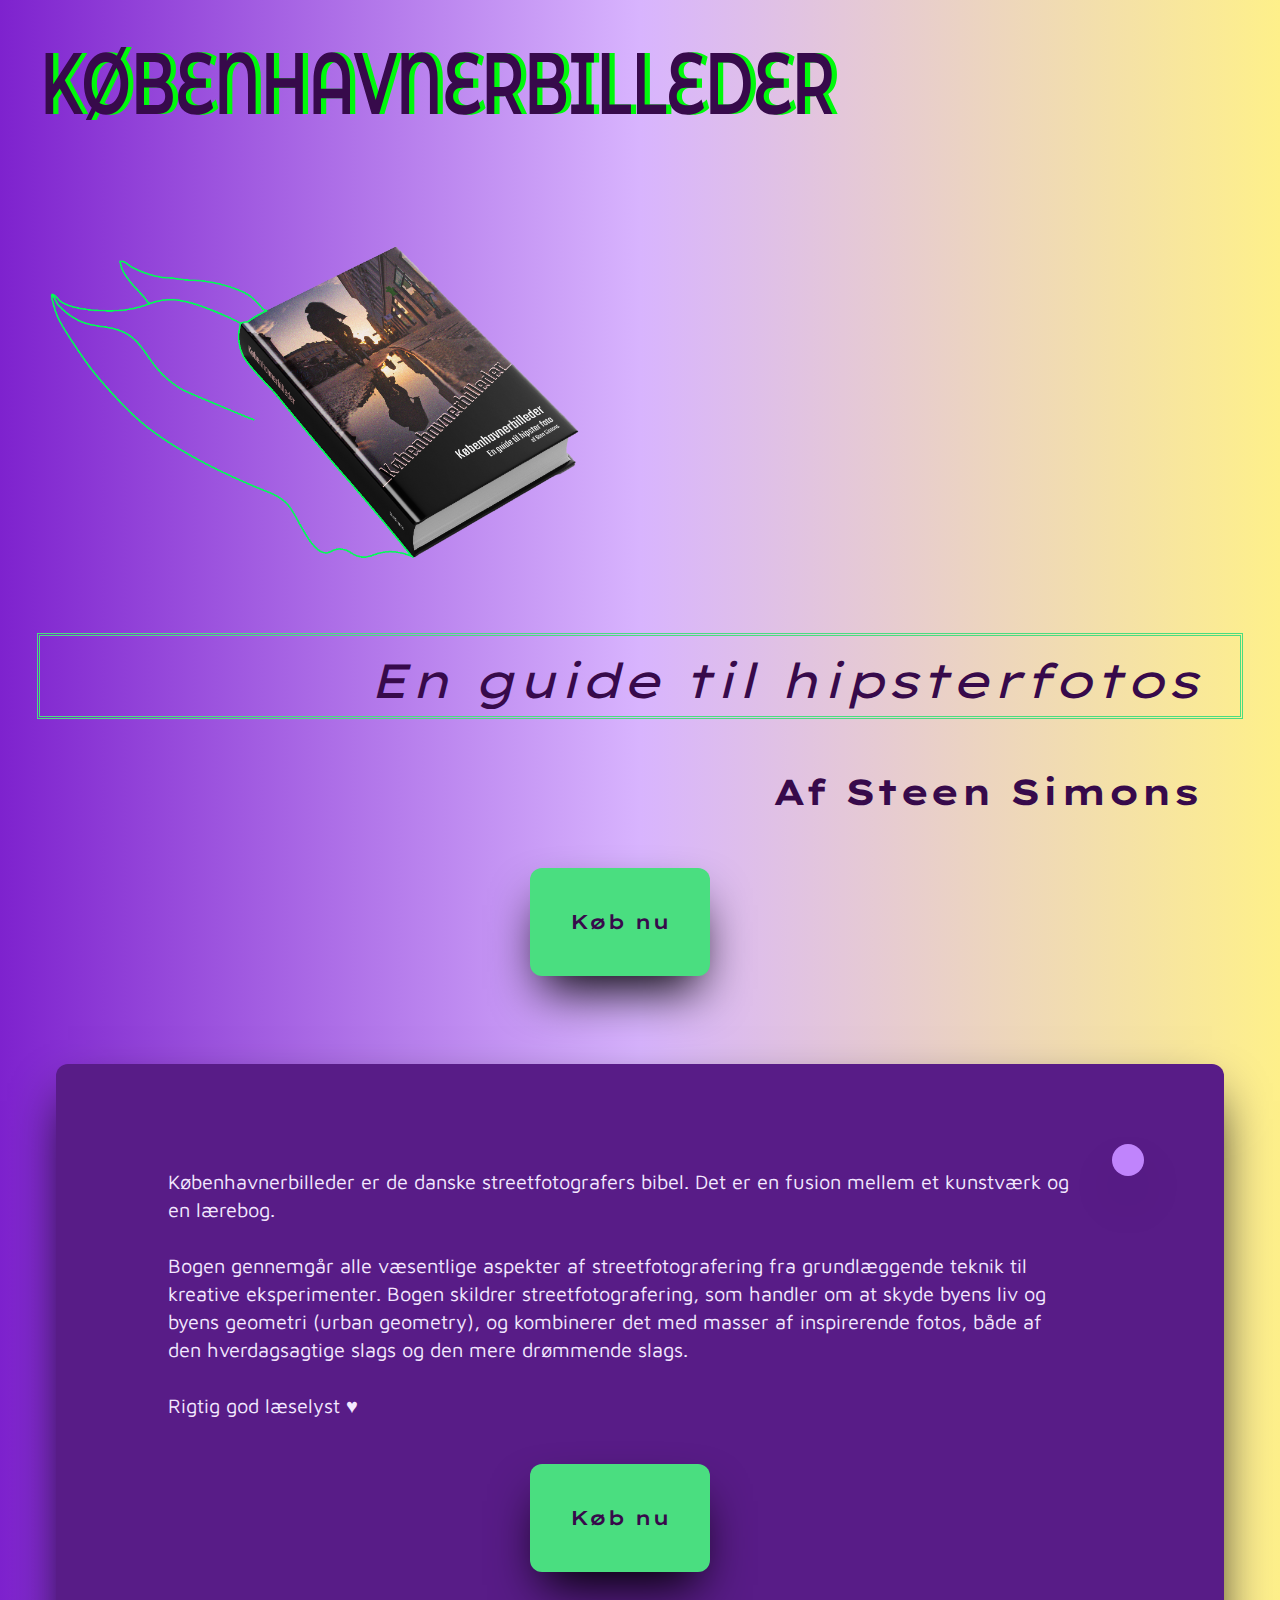
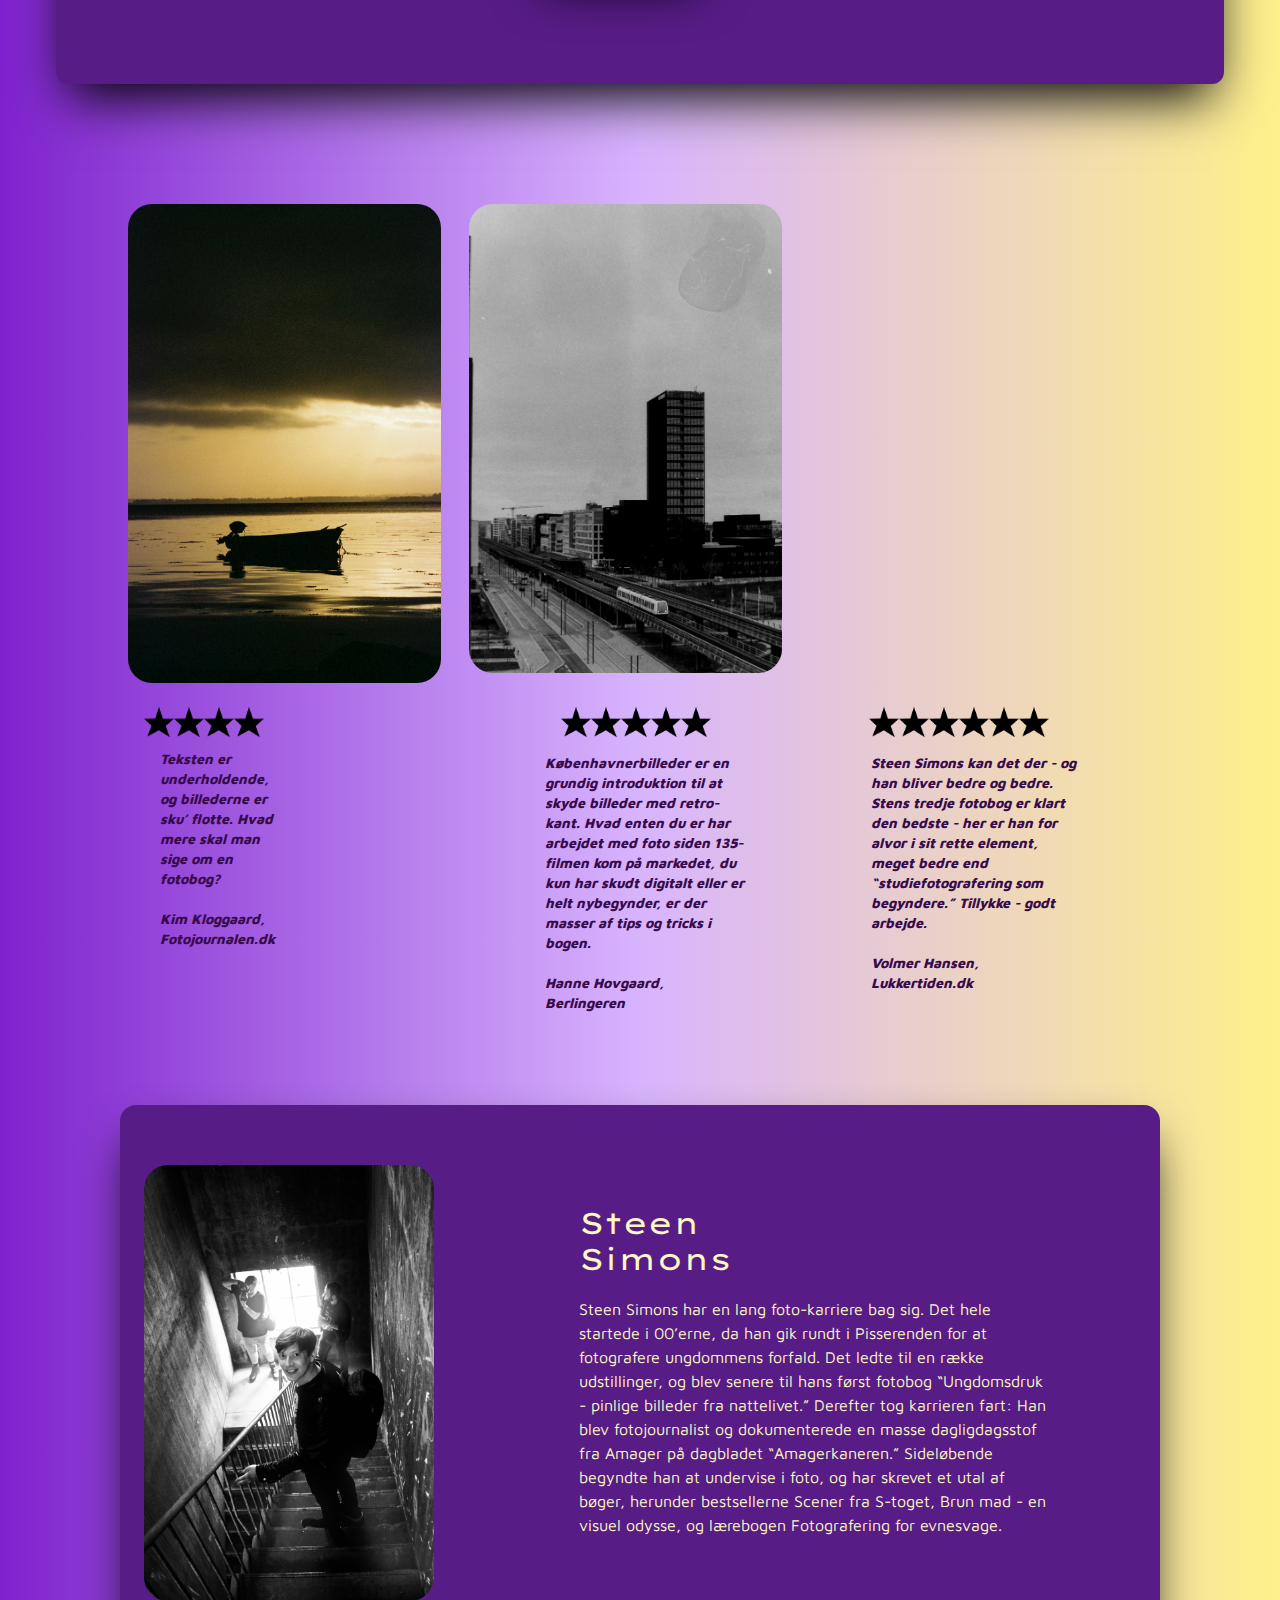
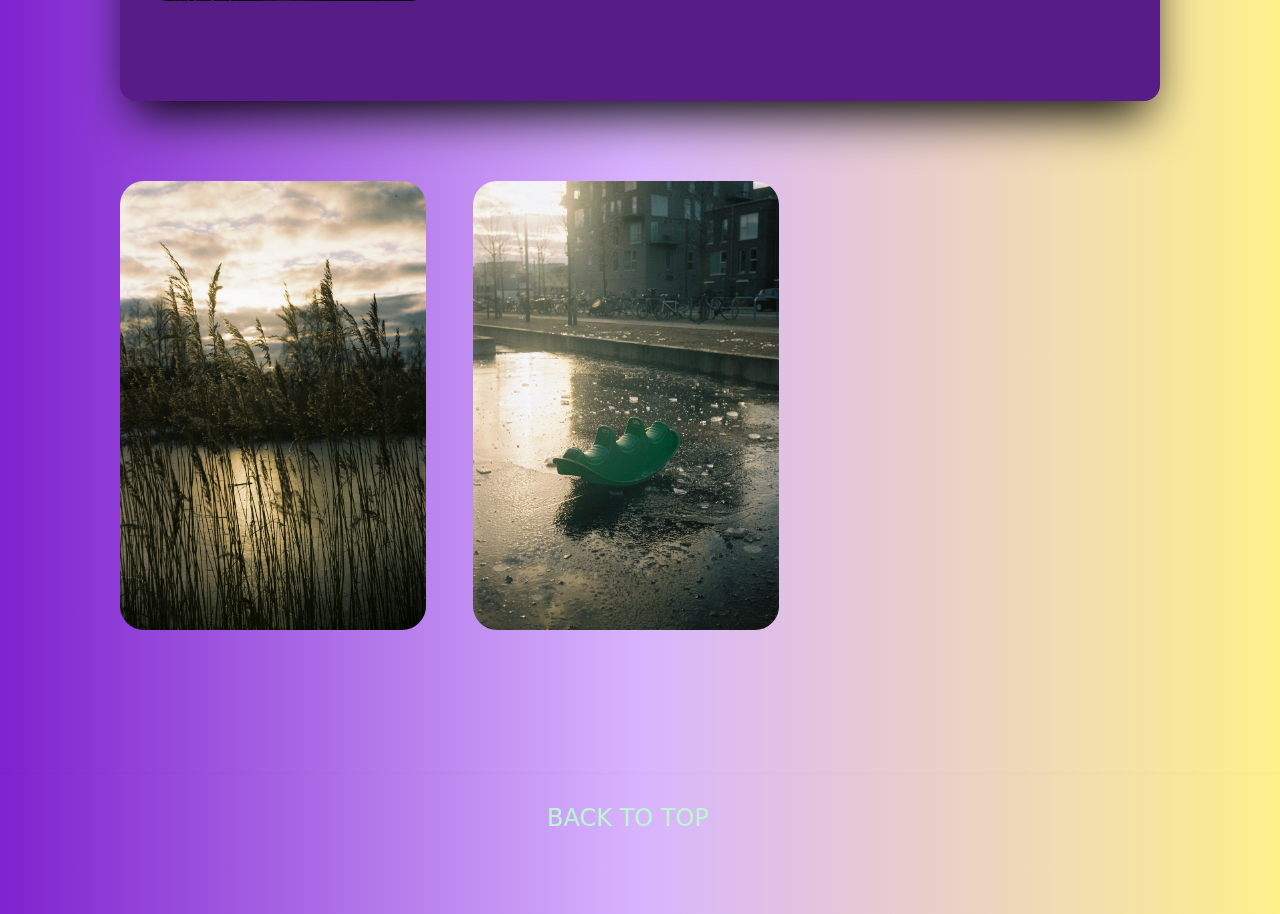
==== commit dd794bf4: "Updates" ====
--- a/index.html
+++ b/index.html
@@ -11,62 +11,83 @@
       href="https://fonts.googleapis.com/css2?family=Lexend+Peta:wght@400;600&display=swap"
       rel="stylesheet"
     />
+    <link rel="preconnect" href="https://fonts.googleapis.com" />
+    <link rel="preconnect" href="https://fonts.gstatic.com" crossorigin />
+    <link
+      href="https://fonts.googleapis.com/css2?family=Maven+Pro&display=swap"
+      rel="stylesheet"
+    />
     <script type="module" crossorigin src="./assets/main.ae54f498.js"></script>
-    <link rel="stylesheet" href="./assets/index.cea889ce.css">
+    <link rel="stylesheet" href="./assets/index.4b8ecbf4.css">
   </head>
-  <body class="bg-[#CDCDCD]">
-    <main class="mx-auto p-4">
-      <div class="text-slate-800 md:grid">
+  <body class="bg-gradient-to-r from-purple-700 via-purple-300 to-yellow-200">
+    <main class="mx-auto p-4 md:p-10">
+      <div class="md:grid">
         <div class="md:grid-cols-2">
-          <h1
-            class="prose pt-7 pb-4 text-center text-2xl md:p-28 md:text-left md:text-6xl"
+          <img class="rounded-2xl md:w-8/12" src="./assets/Artboard 1.c136970d.svg" alt="" />
+          <img class="md:max-w-2xl" src="./assets/bog_bg.e9577a5d.png" />
+          <h2
+            class="pt-4 text-center text-3xl italic outline-double outline-green-400 md:pr-10 md:pt-5 md:pb-3 md:text-right md:text-5xl"
           >
-            Københavnerbilleder
-          </h1>
-          <h2 class="text-1xl text-center italic md:text-center md:text-4xl">
             En guide til hipsterfotos
           </h2>
-          <img class="p-10" src="./assets/kobenhavnerbilleder-sten-simons.471c6653.jpg" alt="" />
-          <h2
-            class="prose pt-4 text-center text-sm uppercase md:p-20 md:pl-16 md:text-left md:text-5xl"
+          <h3
+            class="pt-4 text-center text-lg font-bold md:pr-10 md:pb-10 md:pt-14 md:text-right md:text-4xl"
           >
             Af Steen Simons
-          </h2>
+          </h3>
         </div>
       </div>
-
-      <div class="md:p-16">
-        <h2
-          class="prose pt-16 text-2xl font-semibold uppercase md:pb-10 md:text-5xl md:underline"
+      <div class="text-center md:pr-10">
+        <button
+          class="md: mt-4 mb-8 rounded-xl bg-green-400 p-6 text-sm font-semibold shadow-2xl shadow-black md:p-10 md:text-xl"
         >
-          fotografier
-        </h2>
-
-        <div class="flex gap-4 pt-11">
-          <p class="text-s prose md:prose md:text-2xl">
+          Køb nu
+        </button>
+      </div>
+
+      <div
+        class="m-4 mb-8 mt-14 rounded-xl bg-purple-900 pt-4 shadow-2xl shadow-black md:p-20"
+      >
+        <div class="md:flex">
+          <p
+            class="mr-6 ml-6 mt-4 mb-5 text-sm text-purple-100 md:p-2 md:text-xl"
+          >
             Københavnerbilleder er de danske streetfotografers bibel. Det er en
             fusion mellem et kunstværk og en lærebog.
             <br />
+            <br />
+            Bogen gennemgår alle væsentlige aspekter af streetfotografering fra
+            grundlæggende teknik til kreative eksperimenter. Bogen skildrer
+            streetfotografering, som handler om at skyde byens liv og byens
+            geometri (urban geometry), og kombinerer det med masser af
+            inspirerende fotos, både af den hverdagsagtige slags og den mere drømmende slags. <br />
+            <br />
+            Rigtig god læselyst &#9829
           </p>
+
           <div class="">
-            <img class="md:w-5/12 md:pb-6" src="./assets/kbh-by-night-3.13ffedbb.jpg" alt="" />
+            <img
+              class="rounded-3xl bg-purple-400 p-4 shadow-2xl shadow-black md:max-w-sm md:rounded-3xl"
+              src="./assets/kbh-by-night-3.13ffedbb.jpg"
+              alt=""
+            />
           </div>
         </div>
-
-        <div class="flex pt-4">
-          <p class="text-s prose pb-10 pt-10 md:prose md:pb-20 md:text-2xl">
-            Bogen gennemgår alle væsentlige aspekter af streetfotografering fra
-            grundlæggende teknik til kreative eksperimenter. Alt sammen krydret
-            med masser af inspirerende fotos. <br />
-            <br />
-            God læselyst!
-          </p>
-        </div>
-
-        <section class="grid-cols-3 md:grid">
-          <div>
-            <img
-              class="md:w-11/12"
+        <div class="text-center md:pr-10 md:top-20">
+        <button
+        class="md: mt-4 mb-8 rounded-xl bg-green-400 p-6 text-sm font-semibold shadow-2xl shadow-black md:p-10 md:text-xl"
+      >
+        Køb nu
+      </button>
+      </div>
+    </div>
+
+      <div class="p-2 md:p-20">
+        <section class="grid-cols-3 p-2 md:grid">
+          <div>
+            <img
+              class="rounded-3xl md:w-11/12"
               src="./assets/foraar-med-et-agfa-lebox-2-20.6fb05cc0.jpg"
               alt=""
             />
@@ -74,7 +95,7 @@
 
           <div class="pt-4 md:pt-0">
             <img
-              class="md:w-11/12"
+              class="rounded-3xl md:w-11/12"
               src="./assets/nikkormat-ft2-orestad-c-6.bb1334b5.jpg"
               alt=""
             />
@@ -82,81 +103,79 @@
 
           <div class="pt-4 md:pt-0">
             <img
-              class="md:w-11/12 md:pt-0"
+              class="rounded-3xl md:w-11/12 md:pt-0"
               src="./assets/nikkormat-ft2-remiseparken-7.2ce0ba2c.jpg"
               alt=""
             />
           </div>
         </section>
 
-        <section class="md:flex">
-          <div>
-            <div class="flex justify-center pt-10">
+        <section class="pb-10 font-extrabold md:flex">
+          <div>
+            <div class="flex justify-center pt-4">
               <img width="30" src="./assets/star.2c3afd28.png" alt="" />
               <img width="30" src="./assets/star.2c3afd28.png" alt="" />
               <img width="30" src="./assets/star.2c3afd28.png" alt="" />
               <img width="30" src="./assets/star.2c3afd28.png" alt="" />
             </div>
 
-            <p class="prose p-3 pt-4 text-sm italic">
+            <p class="p-3 text-sm italic md:pl-10">
               Teksten er underholdende, og billederne er sku’ flotte. Hvad mere
               skal man sige om en fotobog?
               <br />
+              <br />
               Kim Kloggaard, Fotojournalen.dk
             </p>
           </div>
 
           <div>
-            <div class="flex justify-center pt-10">
+            <div class="flex justify-center pt-4 md:pl-56">
               <img width="30" src="./assets/star.2c3afd28.png" alt="" />
               <img width="30" src="./assets/star.2c3afd28.png" alt="" />
               <img width="30" src="./assets/star.2c3afd28.png" alt="" />
               <img width="30" src="./assets/star.2c3afd28.png" alt="" />
               <img width="30" src="./assets/star.2c3afd28.png" alt="" />
             </div>
-            <p class="prose p-3 pt-4 text-sm italic">
+            <p class="p-3 pt-4 text-sm italic md:pl-64">
               Københavnerbilleder er en grundig introduktion til at skyde
               billeder med retro-kant. Hvad enten du er har arbejdet med foto
               siden 135-filmen kom på markedet, du kun har skudt digitalt eller
               er helt nybegynder, er der masser af tips og tricks i bogen.
               <br />
+              <br />
               Hanne Hovgaard, Berlingeren
             </p>
           </div>
-
-          <div>
-            <div class="flex justify-center pt-11">
-              <img width="30" src="./assets/star.2c3afd28.png" alt="" />
-              <img width="30" src="./assets/star.2c3afd28.png" alt="" />
-              <img width="30" src="./assets/star.2c3afd28.png" alt="" />
-              <img width="30" src="./assets/star.2c3afd28.png" alt="" />
-              <img width="30" src="./assets/star.2c3afd28.png" alt="" />
-              <img width="30" src="./assets/star.2c3afd28.png" alt="" />
+          <div>
+            <div class="">
+              <div class="flex justify-center p-4">
+                <img width="30" src="./assets/star.2c3afd28.png" alt="" />
+                <img width="30" src="./assets/star.2c3afd28.png" alt="" />
+                <img width="30" src="./assets/star.2c3afd28.png" alt="" />
+                <img width="30" src="./assets/star.2c3afd28.png" alt="" />
+                <img width="30" src="./assets/star.2c3afd28.png" alt="" />
+                <img width="30" src="./assets/star.2c3afd28.png" alt="" />
+              </div>
+              <p class="text-sm italic md:pl-28 md:pr-20">
+                Steen Simons kan det der - og han bliver bedre og bedre. Stens
+                tredje fotobog er klart den bedste - her er han for alvor i sit
+                rette element, meget bedre end “studiefotografering som
+                begyndere.” Tillykke - godt arbejde.
+                <br />
+                <br />
+                Volmer Hansen, Lukkertiden.dk
+              </p>
             </div>
-            <p class="prose p-3 pt-4 text-sm italic">
-              Steen Simons kan det der - og han bliver bedre og bedre. Stens
-              tredje fotobog er klart den bedste - her er han for alvor i sit
-              rette element, meget bedre end “studiefotografering som
-              begyndere.” Tillykke - godt arbejde.
-              <br />
-              Volmer Hansen, Lukkertiden.dk
-            </p>
-          </div>
-        </section>
-
-        <div class="pt-20 text-center">
-          <button
-            class="text-m mb-8 rounded-md bg-slate-800 p-6 uppercase text-slate-200 hover:bg-slate-200 hover:text-slate-800"
-          >
-            Køb nu
-          </button>
-        </div>
-
-        <section class="md:mt-10 md:flex md:flex-row-reverse">
-          <div class="pt-11">
-            <h2 class="prose text-3xl uppercase">Steen</h2>
-            <h2 class="prose pb-3 text-3xl uppercase">Simons</h2>
-            <p class="text-l">
+          </div>
+        </section>
+
+        <section
+          class="rounded-2xl bg-purple-900 p-5 shadow-2xl shadow-black md:mt-10 md:flex md:flex-row-reverse md:pl-6 md:pr-4"
+        >
+          <div class="pt-4 md:pt-20">
+            <h2 class="text-3xl text-yellow-100">Steen</h2>
+            <h2 class="pb-3 text-3xl text-yellow-100">Simons</h2>
+            <p class="text-l text-yellow-100 md:pr-24 md:pt-2">
               Steen Simons har en lang foto-karriere bag sig. Det hele startede
               i 00’erne, da han gik rundt i Pisserenden for at fotografere
               ungdommens forfald. Det ledte til en række udstillinger, og blev
@@ -171,16 +190,16 @@
           </div>
 
           <div class="pt-6 pb-6 md:pt-10 md:pb-20">
-            <img class="md:w-8/12" src="./assets/sten_simons.d67e66a0.jpg" alt="" />
-          </div>
-        </section>
-
-        <hr class="md:p-10" />
-
-        <section class="grid-cols-3 md:grid md:gap-5 md:text-center">
+            <img class="rounded-3xl md:w-8/12" src="./assets/sten_simons.d67e66a0.jpg" alt="" />
+          </div>
+        </section>
+
+        <section
+          class="grid-cols-3 pt-10 md:grid md:gap-5 md:pt-20 md:text-center"
+        >
           <div class="pb-6">
             <img
-              class="md:w-11/12"
+              class="rounded-3xl md:w-11/12"
               src="./assets/vinter-2021-med-lomo-smena-17.88419b87.jpg"
               alt=""
             />
@@ -188,7 +207,7 @@
 
           <div class="pb-6">
             <img
-              class="md:w-11/12"
+              class="rounded-3xl md:w-11/12"
               src="./assets/vinter-2021-med-lomo-smena-6.5d5cc5e6.jpg"
               alt=""
             />
@@ -196,7 +215,7 @@
 
           <div class="">
             <img
-              class="md:w-12/12"
+              class="md:w-12/12 rounded-3xl"
               src="./assets/pinhole-objektiver-ved-eghjorten-3.b96da5f4.jpg"
               alt=""
             />
@@ -206,5 +225,14 @@
     </main>
 
     
+    <footer class="p-4 pb-12 shadow md:pb-20">
+      <ul
+        class="text-1xl mt-3 rounded-md text-center text-green-200 dark:text-gray-400 md:text-2xl hover:text-purple-500"
+      >
+        <li>
+          <a href="#" class="mr-4 hover:underline md:mr-6">BACK TO TOP</a>
+        </li>
+      </ul>
+    </footer>
   </body>
 </html>
--- a/assets/index.4b8ecbf4.css
+++ b/assets/index.4b8ecbf4.css
@@ -0,0 +1 @@
+*,:before,:after{box-sizing:border-box;border-width:0;border-style:solid;border-color:#e5e7eb}:before,:after{--tw-content: ""}html{line-height:1.5;-webkit-text-size-adjust:100%;-moz-tab-size:4;-o-tab-size:4;tab-size:4;font-family:ui-sans-serif,system-ui,-apple-system,BlinkMacSystemFont,Segoe UI,Roboto,Helvetica Neue,Arial,Noto Sans,sans-serif,"Apple Color Emoji","Segoe UI Emoji",Segoe UI Symbol,"Noto Color Emoji"}body{margin:0;line-height:inherit}hr{height:0;color:inherit;border-top-width:1px}abbr:where([title]){-webkit-text-decoration:underline dotted;text-decoration:underline dotted}h1,h2,h3,h4,h5,h6{font-size:inherit;font-weight:inherit}a{color:inherit;text-decoration:inherit}b,strong{font-weight:bolder}code,kbd,samp,pre{font-family:ui-monospace,SFMono-Regular,Menlo,Monaco,Consolas,Liberation Mono,Courier New,monospace;font-size:1em}small{font-size:80%}sub,sup{font-size:75%;line-height:0;position:relative;vertical-align:baseline}sub{bottom:-.25em}sup{top:-.5em}table{text-indent:0;border-color:inherit;border-collapse:collapse}button,input,optgroup,select,textarea{font-family:inherit;font-size:100%;font-weight:inherit;line-height:inherit;color:inherit;margin:0;padding:0}button,select{text-transform:none}button,[type=button],[type=reset],[type=submit]{-webkit-appearance:button;background-color:transparent;background-image:none}:-moz-focusring{outline:auto}:-moz-ui-invalid{box-shadow:none}progress{vertical-align:baseline}::-webkit-inner-spin-button,::-webkit-outer-spin-button{height:auto}[type=search]{-webkit-appearance:textfield;outline-offset:-2px}::-webkit-search-decoration{-webkit-appearance:none}::-webkit-file-upload-button{-webkit-appearance:button;font:inherit}summary{display:list-item}blockquote,dl,dd,h1,h2,h3,h4,h5,h6,hr,figure,p,pre{margin:0}fieldset{margin:0;padding:0}legend{padding:0}ol,ul,menu{list-style:none;margin:0;padding:0}textarea{resize:vertical}input::-moz-placeholder,textarea::-moz-placeholder{opacity:1;color:#9ca3af}input::placeholder,textarea::placeholder{opacity:1;color:#9ca3af}button,[role=button]{cursor:pointer}:disabled{cursor:default}img,svg,video,canvas,audio,iframe,embed,object{display:block;vertical-align:middle}img,video{max-width:100%;height:auto}[type=text],[type=email],[type=url],[type=password],[type=number],[type=date],[type=datetime-local],[type=month],[type=search],[type=tel],[type=time],[type=week],[multiple],textarea,select{-webkit-appearance:none;-moz-appearance:none;appearance:none;background-color:#fff;border-color:#6b7280;border-width:1px;border-radius:0;padding:.5rem .75rem;font-size:1rem;line-height:1.5rem;--tw-shadow: 0 0 #0000}[type=text]:focus,[type=email]:focus,[type=url]:focus,[type=password]:focus,[type=number]:focus,[type=date]:focus,[type=datetime-local]:focus,[type=month]:focus,[type=search]:focus,[type=tel]:focus,[type=time]:focus,[type=week]:focus,[multiple]:focus,textarea:focus,select:focus{outline:2px solid transparent;outline-offset:2px;--tw-ring-inset: var(--tw-empty, );--tw-ring-offset-width: 0px;--tw-ring-offset-color: #fff;--tw-ring-color: #2563eb;--tw-ring-offset-shadow: var(--tw-ring-inset) 0 0 0 var(--tw-ring-offset-width) var(--tw-ring-offset-color);--tw-ring-shadow: var(--tw-ring-inset) 0 0 0 calc(1px + var(--tw-ring-offset-width)) var(--tw-ring-color);box-shadow:var(--tw-ring-offset-shadow),var(--tw-ring-shadow),var(--tw-shadow);border-color:#2563eb}input::-moz-placeholder,textarea::-moz-placeholder{color:#6b7280;opacity:1}input::placeholder,textarea::placeholder{color:#6b7280;opacity:1}::-webkit-datetime-edit-fields-wrapper{padding:0}::-webkit-date-and-time-value{min-height:1.5em}::-webkit-datetime-edit,::-webkit-datetime-edit-year-field,::-webkit-datetime-edit-month-field,::-webkit-datetime-edit-day-field,::-webkit-datetime-edit-hour-field,::-webkit-datetime-edit-minute-field,::-webkit-datetime-edit-second-field,::-webkit-datetime-edit-millisecond-field,::-webkit-datetime-edit-meridiem-field{padding-top:0;padding-bottom:0}select{background-image:url("data:image/svg+xml,%3csvg xmlns='http://www.w3.org/2000/svg' fill='none' viewBox='0 0 20 20'%3e%3cpath stroke='%236b7280' stroke-linecap='round' stroke-linejoin='round' stroke-width='1.5' d='M6 8l4 4 4-4'/%3e%3c/svg%3e");background-position:right .5rem center;background-repeat:no-repeat;background-size:1.5em 1.5em;padding-right:2.5rem;-webkit-print-color-adjust:exact;color-adjust:exact;print-color-adjust:exact}[multiple]{background-image:initial;background-position:initial;background-repeat:unset;background-size:initial;padding-right:.75rem;-webkit-print-color-adjust:unset;color-adjust:unset;print-color-adjust:unset}[type=checkbox],[type=radio]{-webkit-appearance:none;-moz-appearance:none;appearance:none;padding:0;-webkit-print-color-adjust:exact;color-adjust:exact;print-color-adjust:exact;display:inline-block;vertical-align:middle;background-origin:border-box;-webkit-user-select:none;-moz-user-select:none;user-select:none;flex-shrink:0;height:1rem;width:1rem;color:#2563eb;background-color:#fff;border-color:#6b7280;border-width:1px;--tw-shadow: 0 0 #0000}[type=checkbox]{border-radius:0}[type=radio]{border-radius:100%}[type=checkbox]:focus,[type=radio]:focus{outline:2px solid transparent;outline-offset:2px;--tw-ring-inset: var(--tw-empty, );--tw-ring-offset-width: 2px;--tw-ring-offset-color: #fff;--tw-ring-color: #2563eb;--tw-ring-offset-shadow: var(--tw-ring-inset) 0 0 0 var(--tw-ring-offset-width) var(--tw-ring-offset-color);--tw-ring-shadow: var(--tw-ring-inset) 0 0 0 calc(2px + var(--tw-ring-offset-width)) var(--tw-ring-color);box-shadow:var(--tw-ring-offset-shadow),var(--tw-ring-shadow),var(--tw-shadow)}[type=checkbox]:checked,[type=radio]:checked{border-color:transparent;background-color:currentColor;background-size:100% 100%;background-position:center;background-repeat:no-repeat}[type=checkbox]:checked{background-image:url("data:image/svg+xml,%3csvg viewBox='0 0 16 16' fill='white' xmlns='http://www.w3.org/2000/svg'%3e%3cpath d='M12.207 4.793a1 1 0 010 1.414l-5 5a1 1 0 01-1.414 0l-2-2a1 1 0 011.414-1.414L6.5 9.086l4.293-4.293a1 1 0 011.414 0z'/%3e%3c/svg%3e")}[type=radio]:checked{background-image:url("data:image/svg+xml,%3csvg viewBox='0 0 16 16' fill='white' xmlns='http://www.w3.org/2000/svg'%3e%3ccircle cx='8' cy='8' r='3'/%3e%3c/svg%3e")}[type=checkbox]:checked:hover,[type=checkbox]:checked:focus,[type=radio]:checked:hover,[type=radio]:checked:focus{border-color:transparent;background-color:currentColor}[type=checkbox]:indeterminate{background-image:url("data:image/svg+xml,%3csvg xmlns='http://www.w3.org/2000/svg' fill='none' viewBox='0 0 16 16'%3e%3cpath stroke='white' stroke-linecap='round' stroke-linejoin='round' stroke-width='2' d='M4 8h8'/%3e%3c/svg%3e");border-color:transparent;background-color:currentColor;background-size:100% 100%;background-position:center;background-repeat:no-repeat}[type=checkbox]:indeterminate:hover,[type=checkbox]:indeterminate:focus{border-color:transparent;background-color:currentColor}[type=file]{background:unset;border-color:inherit;border-width:0;border-radius:0;padding:0;font-size:unset;line-height:inherit}[type=file]:focus{outline:1px solid ButtonText;outline:1px auto -webkit-focus-ring-color}h1,h2,h3,button{font-family:Lexend Peta,sans-serif;color:#370a4b}p{font-family:Maven Pro,sans-serif;color:#370a4b}*,:before,:after{--tw-border-spacing-x: 0;--tw-border-spacing-y: 0;--tw-translate-x: 0;--tw-translate-y: 0;--tw-rotate: 0;--tw-skew-x: 0;--tw-skew-y: 0;--tw-scale-x: 1;--tw-scale-y: 1;--tw-pan-x: ;--tw-pan-y: ;--tw-pinch-zoom: ;--tw-scroll-snap-strictness: proximity;--tw-ordinal: ;--tw-slashed-zero: ;--tw-numeric-figure: ;--tw-numeric-spacing: ;--tw-numeric-fraction: ;--tw-ring-inset: ;--tw-ring-offset-width: 0px;--tw-ring-offset-color: #fff;--tw-ring-color: rgb(59 130 246 / .5);--tw-ring-offset-shadow: 0 0 #0000;--tw-ring-shadow: 0 0 #0000;--tw-shadow: 0 0 #0000;--tw-shadow-colored: 0 0 #0000;--tw-blur: ;--tw-brightness: ;--tw-contrast: ;--tw-grayscale: ;--tw-hue-rotate: ;--tw-invert: ;--tw-saturate: ;--tw-sepia: ;--tw-drop-shadow: ;--tw-backdrop-blur: ;--tw-backdrop-brightness: ;--tw-backdrop-contrast: ;--tw-backdrop-grayscale: ;--tw-backdrop-hue-rotate: ;--tw-backdrop-invert: ;--tw-backdrop-opacity: ;--tw-backdrop-saturate: ;--tw-backdrop-sepia: }::-webkit-backdrop{--tw-border-spacing-x: 0;--tw-border-spacing-y: 0;--tw-translate-x: 0;--tw-translate-y: 0;--tw-rotate: 0;--tw-skew-x: 0;--tw-skew-y: 0;--tw-scale-x: 1;--tw-scale-y: 1;--tw-pan-x: ;--tw-pan-y: ;--tw-pinch-zoom: ;--tw-scroll-snap-strictness: proximity;--tw-ordinal: ;--tw-slashed-zero: ;--tw-numeric-figure: ;--tw-numeric-spacing: ;--tw-numeric-fraction: ;--tw-ring-inset: ;--tw-ring-offset-width: 0px;--tw-ring-offset-color: #fff;--tw-ring-color: rgb(59 130 246 / .5);--tw-ring-offset-shadow: 0 0 #0000;--tw-ring-shadow: 0 0 #0000;--tw-shadow: 0 0 #0000;--tw-shadow-colored: 0 0 #0000;--tw-blur: ;--tw-brightness: ;--tw-contrast: ;--tw-grayscale: ;--tw-hue-rotate: ;--tw-invert: ;--tw-saturate: ;--tw-sepia: ;--tw-drop-shadow: ;--tw-backdrop-blur: ;--tw-backdrop-brightness: ;--tw-backdrop-contrast: ;--tw-backdrop-grayscale: ;--tw-backdrop-hue-rotate: ;--tw-backdrop-invert: ;--tw-backdrop-opacity: ;--tw-backdrop-saturate: ;--tw-backdrop-sepia: }::backdrop{--tw-border-spacing-x: 0;--tw-border-spacing-y: 0;--tw-translate-x: 0;--tw-translate-y: 0;--tw-rotate: 0;--tw-skew-x: 0;--tw-skew-y: 0;--tw-scale-x: 1;--tw-scale-y: 1;--tw-pan-x: ;--tw-pan-y: ;--tw-pinch-zoom: ;--tw-scroll-snap-strictness: proximity;--tw-ordinal: ;--tw-slashed-zero: ;--tw-numeric-figure: ;--tw-numeric-spacing: ;--tw-numeric-fraction: ;--tw-ring-inset: ;--tw-ring-offset-width: 0px;--tw-ring-offset-color: #fff;--tw-ring-color: rgb(59 130 246 / .5);--tw-ring-offset-shadow: 0 0 #0000;--tw-ring-shadow: 0 0 #0000;--tw-shadow: 0 0 #0000;--tw-shadow-colored: 0 0 #0000;--tw-blur: ;--tw-brightness: ;--tw-contrast: ;--tw-grayscale: ;--tw-hue-rotate: ;--tw-invert: ;--tw-saturate: ;--tw-sepia: ;--tw-drop-shadow: ;--tw-backdrop-blur: ;--tw-backdrop-brightness: ;--tw-backdrop-contrast: ;--tw-backdrop-grayscale: ;--tw-backdrop-hue-rotate: ;--tw-backdrop-invert: ;--tw-backdrop-opacity: ;--tw-backdrop-saturate: ;--tw-backdrop-sepia: }.m-4{margin:1rem}.mx-auto{margin-left:auto;margin-right:auto}.mt-4{margin-top:1rem}.mb-8{margin-bottom:2rem}.mt-14{margin-top:3.5rem}.mr-6{margin-right:1.5rem}.ml-6{margin-left:1.5rem}.mb-5{margin-bottom:1.25rem}.mt-3{margin-top:.75rem}.mr-4{margin-right:1rem}.flex{display:flex}.grid-cols-3{grid-template-columns:repeat(3,minmax(0,1fr))}.justify-center{justify-content:center}.rounded-2xl{border-radius:1rem}.rounded-xl{border-radius:.75rem}.rounded-3xl{border-radius:1.5rem}.rounded-md{border-radius:.375rem}.bg-green-400{--tw-bg-opacity: 1;background-color:rgb(74 222 128 / var(--tw-bg-opacity))}.bg-purple-900{--tw-bg-opacity: 1;background-color:rgb(88 28 135 / var(--tw-bg-opacity))}.bg-purple-400{--tw-bg-opacity: 1;background-color:rgb(192 132 252 / var(--tw-bg-opacity))}.bg-gradient-to-r{background-image:linear-gradient(to right,var(--tw-gradient-stops))}.from-purple-700{--tw-gradient-from: #7e22ce;--tw-gradient-to: rgb(126 34 206 / 0);--tw-gradient-stops: var(--tw-gradient-from), var(--tw-gradient-to)}.via-purple-300{--tw-gradient-to: rgb(216 180 254 / 0);--tw-gradient-stops: var(--tw-gradient-from), #d8b4fe, var(--tw-gradient-to)}.to-yellow-200{--tw-gradient-to: #fef08a}.p-4{padding:1rem}.p-6{padding:1.5rem}.p-2{padding:.5rem}.p-3{padding:.75rem}.p-5{padding:1.25rem}.pt-4{padding-top:1rem}.pb-10{padding-bottom:2.5rem}.pb-3{padding-bottom:.75rem}.pt-6{padding-top:1.5rem}.pb-6{padding-bottom:1.5rem}.pt-10{padding-top:2.5rem}.pb-12{padding-bottom:3rem}.text-center{text-align:center}.text-3xl{font-size:1.875rem;line-height:2.25rem}.text-lg{font-size:1.125rem;line-height:1.75rem}.text-sm{font-size:.875rem;line-height:1.25rem}.font-bold{font-weight:700}.font-semibold{font-weight:600}.font-extrabold{font-weight:800}.italic{font-style:italic}.text-purple-100{--tw-text-opacity: 1;color:rgb(243 232 255 / var(--tw-text-opacity))}.text-yellow-100{--tw-text-opacity: 1;color:rgb(254 249 195 / var(--tw-text-opacity))}.text-green-200{--tw-text-opacity: 1;color:rgb(187 247 208 / var(--tw-text-opacity))}.shadow-2xl{--tw-shadow: 0 25px 50px -12px rgb(0 0 0 / .25);--tw-shadow-colored: 0 25px 50px -12px var(--tw-shadow-color);box-shadow:var(--tw-ring-offset-shadow, 0 0 #0000),var(--tw-ring-shadow, 0 0 #0000),var(--tw-shadow)}.shadow{--tw-shadow: 0 1px 3px 0 rgb(0 0 0 / .1), 0 1px 2px -1px rgb(0 0 0 / .1);--tw-shadow-colored: 0 1px 3px 0 var(--tw-shadow-color), 0 1px 2px -1px var(--tw-shadow-color);box-shadow:var(--tw-ring-offset-shadow, 0 0 #0000),var(--tw-ring-shadow, 0 0 #0000),var(--tw-shadow)}.shadow-black{--tw-shadow-color: #000;--tw-shadow: var(--tw-shadow-colored)}.outline-double{outline-style:double}.outline-green-400{outline-color:#4ade80}.hover\:text-purple-500:hover{--tw-text-opacity: 1;color:rgb(168 85 247 / var(--tw-text-opacity))}.hover\:underline:hover{-webkit-text-decoration-line:underline;text-decoration-line:underline}@media (prefers-color-scheme: dark){.dark\:text-gray-400{--tw-text-opacity: 1;color:rgb(156 163 175 / var(--tw-text-opacity))}}@media (min-width: 768px){.md\:top-20{top:5rem}.md\:mt-10{margin-top:2.5rem}.md\:mr-6{margin-right:1.5rem}.md\:flex{display:flex}.md\:grid{display:grid}.md\:w-8\/12{width:66.666667%}.md\:w-11\/12{width:91.666667%}.md\:max-w-2xl{max-width:42rem}.md\:max-w-sm{max-width:24rem}.md\:grid-cols-2{grid-template-columns:repeat(2,minmax(0,1fr))}.md\:flex-row-reverse{flex-direction:row-reverse}.md\:gap-5{gap:1.25rem}.md\:rounded-3xl{border-radius:1.5rem}.md\:p-10{padding:2.5rem}.md\:p-20{padding:5rem}.md\:p-2{padding:.5rem}.md\:pr-10{padding-right:2.5rem}.md\:pt-5{padding-top:1.25rem}.md\:pb-3{padding-bottom:.75rem}.md\:pb-10{padding-bottom:2.5rem}.md\:pt-14{padding-top:3.5rem}.md\:pt-0{padding-top:0}.md\:pl-10{padding-left:2.5rem}.md\:pl-56{padding-left:14rem}.md\:pl-64{padding-left:16rem}.md\:pl-28{padding-left:7rem}.md\:pr-20{padding-right:5rem}.md\:pl-6{padding-left:1.5rem}.md\:pr-4{padding-right:1rem}.md\:pt-20{padding-top:5rem}.md\:pr-24{padding-right:6rem}.md\:pt-2{padding-top:.5rem}.md\:pt-10{padding-top:2.5rem}.md\:pb-20{padding-bottom:5rem}.md\:text-center{text-align:center}.md\:text-right{text-align:right}.md\:text-5xl{font-size:3rem;line-height:1}.md\:text-4xl{font-size:2.25rem;line-height:2.5rem}.md\:text-xl{font-size:1.25rem;line-height:1.75rem}.md\:text-2xl{font-size:1.5rem;line-height:2rem}}
